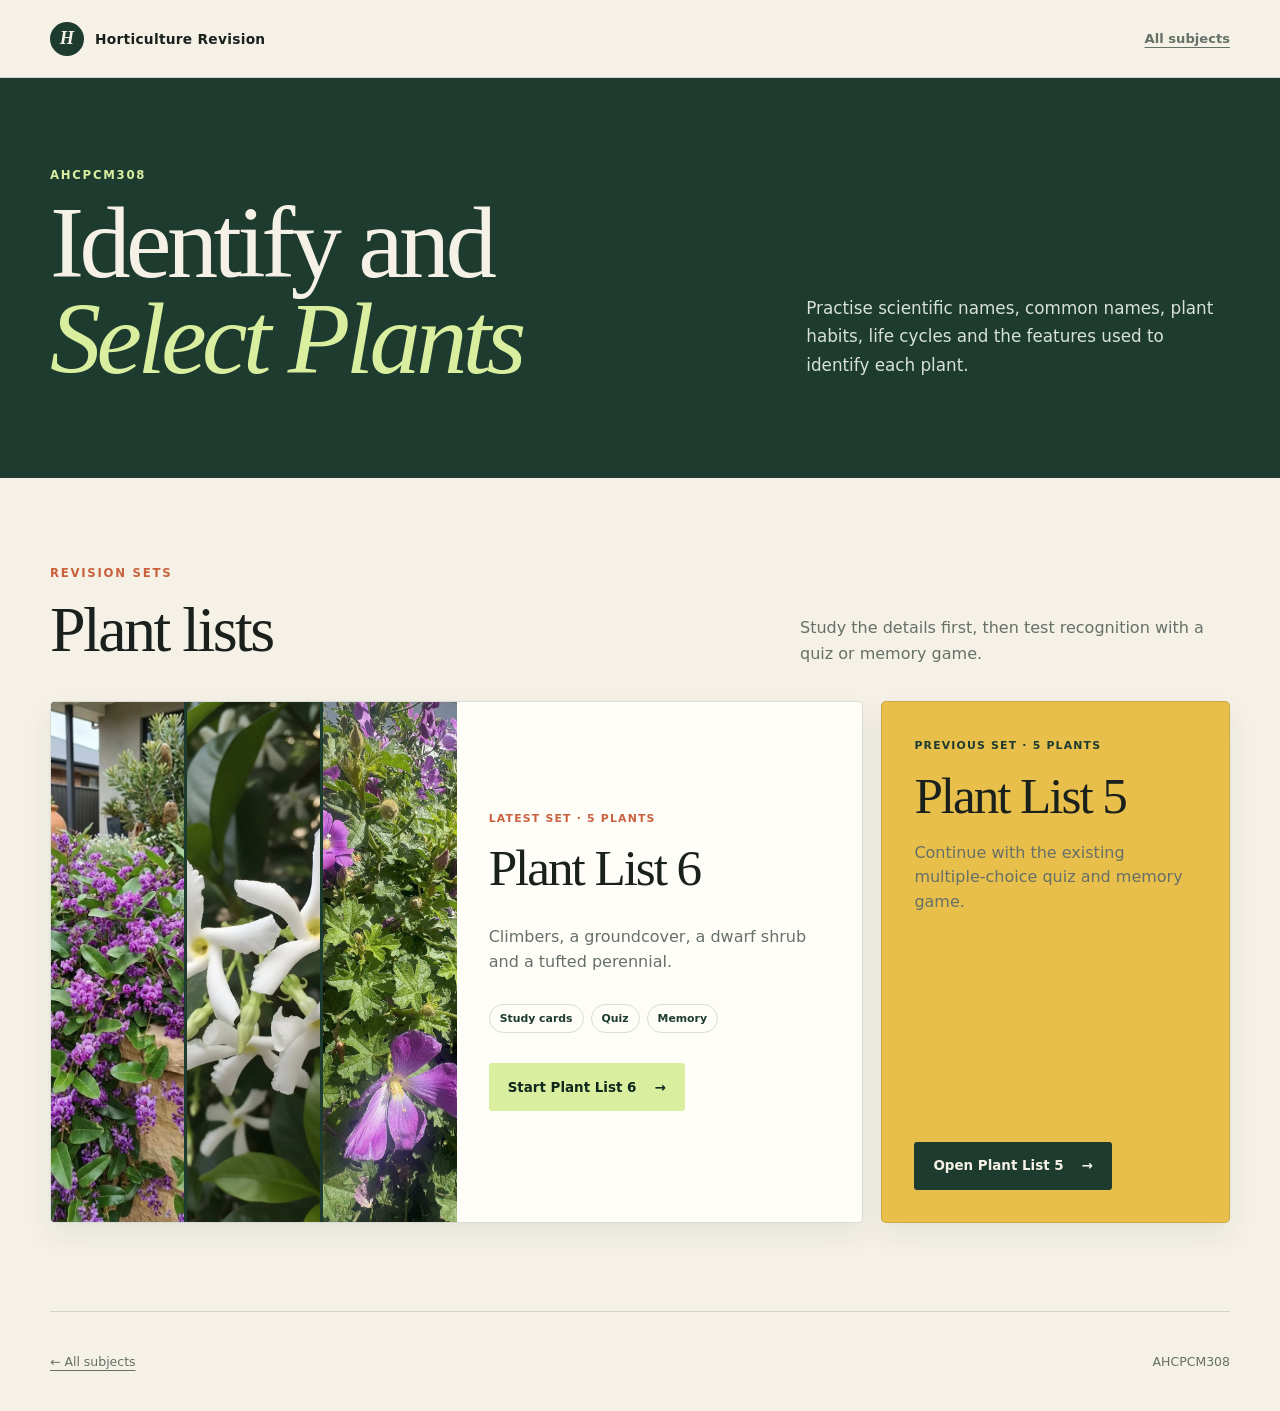
==== identify-select-plants/index.html @ ef442cb1 "Build horticulture revision site with Plant List 6" ====
<!doctype html>
<html lang="en">
<head>
  <meta charset="utf-8">
  <meta name="viewport" content="width=device-width, initial-scale=1">
  <meta name="description" content="AHCPCM308 Identify and Select Plants revision activities.">
  <meta name="theme-color" content="#1e3b2f">
  <title>Identify and Select Plants · Horticulture Revision</title>
  <link rel="icon" type="image/svg+xml" href="data:image/svg+xml,%3Csvg xmlns='http://www.w3.org/2000/svg' viewBox='0 0 64 64'%3E%3Crect width='64' height='64' rx='32' fill='%231e3b2f'/%3E%3Cpath d='M18 47c13-4 22-14 27-31M26 37c-8-1-12-5-13-12 8 0 13 4 14 10M35 29c1-8 6-12 14-13-1 8-5 13-13 15' fill='none' stroke='%23d9ef9f' stroke-width='4' stroke-linecap='round'/%3E%3C/svg%3E">
  <link rel="stylesheet" href="../assets/site.css">
</head>
<body>
  <header class="site-header">
    <a class="brand" href="../index.html">
      <span class="brand-mark" aria-hidden="true">H</span>
      <span>Horticulture Revision</span>
    </a>
    <a class="header-link" href="../index.html">All subjects</a>
  </header>

  <main>
    <section class="subject-hero">
      <div class="shell subject-hero-inner">
        <div>
          <p class="eyebrow light">AHCPCM308</p>
          <h1>Identify and<br><em>Select Plants</em></h1>
        </div>
        <p>Practise scientific names, common names, plant habits, life cycles and the features used to identify each plant.</p>
      </div>
    </section>

    <section class="section shell" aria-labelledby="lists-title">
      <div class="section-heading">
        <div>
          <p class="eyebrow">Revision sets</p>
          <h2 id="lists-title">Plant lists</h2>
        </div>
        <p class="section-summary">Study the details first, then test recognition with a quiz or memory game.</p>
      </div>

      <div class="module-grid">
        <a class="module-card module-featured" href="plant-list-6/">
          <div class="module-photo-strip" aria-hidden="true">
            <img src="../assets/images/list-6/hardenbergia-violacea-happy-wanderer.jpg" alt="">
            <img src="../assets/images/list-6/trachelospermum-jasminoides.jpg" alt="">
            <img src="../assets/images/list-6/alyogyne-wrayae-blue-heeler.jpg" alt="">
          </div>
          <div class="module-body">
            <span class="module-label">Latest set · 5 plants</span>
            <h2>Plant List 6</h2>
            <p>Climbers, a groundcover, a dwarf shrub and a tufted perennial.</p>
            <span class="module-tools"><span>Study cards</span><span>Quiz</span><span>Memory</span></span>
            <span class="button button-primary">Start Plant List 6 <span aria-hidden="true">→</span></span>
          </div>
        </a>

        <a class="module-card module-compact" href="plant-list-5/">
          <div>
            <span class="module-label">Previous set · 5 plants</span>
            <h2>Plant List 5</h2>
            <p>Continue with the existing multiple-choice quiz and memory game.</p>
          </div>
          <span class="button button-secondary">Open Plant List 5 <span aria-hidden="true">→</span></span>
        </a>
      </div>
    </section>
  </main>

  <footer class="site-footer shell">
    <a href="../index.html">← All subjects</a>
    <span>AHCPCM308</span>
  </footer>
</body>
</html>
---- assets/site.css ----
:root {
  --forest: #1e3b2f;
  --forest-dark: #10271e;
  --eucalyptus: #66806f;
  --sage: #b9c6ad;
  --lime: #d9ef9f;
  --paper: #f5f1e7;
  --paper-dark: #e8e2d4;
  --white: #fffdf8;
  --ink: #1a211d;
  --muted: #657068;
  --clay: #c9613d;
  --yellow: #e9bf4b;
  --violet: #6d4b8c;
  --line: rgba(30, 59, 47, .17);
  --shadow: 0 22px 55px rgba(16, 39, 30, .13);
}

* { box-sizing: border-box; }
html { scroll-behavior: smooth; }
body {
  margin: 0;
  min-height: 100vh;
  color: var(--ink);
  background: var(--paper);
  font-family: Inter, ui-sans-serif, system-ui, -apple-system, BlinkMacSystemFont, "Segoe UI", sans-serif;
}
img { max-width: 100%; }
a { color: inherit; }
button { font: inherit; }
[hidden] { display: none !important; }
.shell { width: min(1180px, calc(100% - 40px)); margin-inline: auto; }

.site-header {
  min-height: 78px;
  display: flex;
  align-items: center;
  justify-content: space-between;
  gap: 24px;
  padding: 14px max(20px, calc((100vw - 1180px) / 2));
  border-bottom: 1px solid var(--line);
  background: rgba(245, 241, 231, .92);
  backdrop-filter: blur(14px);
  position: relative;
  z-index: 10;
}
.brand { display: inline-flex; align-items: center; gap: 11px; font-size: .86rem; font-weight: 850; letter-spacing: .02em; text-decoration: none; }
.brand-mark { width: 34px; height: 34px; display: grid; place-items: center; border-radius: 50%; color: var(--paper); background: var(--forest); font-family: Georgia, serif; font-size: 1.15rem; font-style: italic; }
.header-note, .header-link { color: var(--muted); font-size: .82rem; font-weight: 700; }
.header-link { text-decoration-thickness: 1px; text-underline-offset: 4px; }

.hero { min-height: 610px; display: grid; grid-template-columns: minmax(0, 1.08fr) minmax(320px, .92fr); overflow: hidden; background: var(--forest); }
.hero-copy { align-self: center; padding: 75px max(28px, calc((100vw - 1180px) / 2)); padding-right: 34px; color: var(--white); }
.eyebrow { margin: 0 0 13px; color: var(--clay); font-size: .73rem; font-weight: 900; letter-spacing: .15em; text-transform: uppercase; }
.eyebrow.light { color: var(--lime); }
.hero h1, .subject-hero h1, .activity-intro h1 {
  margin: 0;
  font-family: Georgia, "Times New Roman", serif;
  font-weight: 400;
  letter-spacing: -.045em;
  line-height: .94;
}
.hero h1 { max-width: 720px; font-size: clamp(3.5rem, 7vw, 7.2rem); }
.hero h1 em, .subject-hero h1 em { color: var(--lime); font-weight: 400; }
.hero-intro { max-width: 580px; margin: 27px 0 32px; color: #d7e0d9; font-size: clamp(1rem, 1.5vw, 1.18rem); line-height: 1.65; }
.button { min-height: 48px; display: inline-flex; align-items: center; justify-content: center; gap: 18px; border: 0; border-radius: 3px; padding: 13px 19px; font-size: .84rem; font-weight: 850; text-decoration: none; cursor: pointer; transition: transform .18s ease, background .18s ease; }
.button:hover { transform: translateY(-2px); }
.button-primary { color: var(--forest-dark); background: var(--lime); }
.button-secondary { color: var(--paper); background: var(--forest); }
.hero-art { position: relative; min-height: 610px; overflow: hidden; background: linear-gradient(145deg, #ceb959 0%, var(--yellow) 47%, #df914d 100%); }
.sun { position: absolute; width: min(30vw, 380px); aspect-ratio: 1; top: 14%; left: 12%; border: 1px solid rgba(30,59,47,.38); border-radius: 50%; }
.sun::after { content: ""; position: absolute; width: 62%; aspect-ratio: 1; inset: 19%; border: 1px solid rgba(30,59,47,.28); border-radius: 50%; }
.stem { position: absolute; width: 11px; height: 82%; bottom: -10%; left: 56%; border-radius: 100%; background: var(--forest); transform: rotate(-11deg); }
.stem-two { height: 63%; left: 35%; bottom: -7%; transform: rotate(16deg); }
.leaf { position: absolute; width: 38%; height: 18%; border: 8px solid var(--forest); border-radius: 100% 0 100% 0; transform: rotate(-22deg); }
.leaf-one { left: 43%; top: 27%; }
.leaf-two { left: 13%; top: 49%; transform: scaleX(-1) rotate(-16deg); }
.leaf-three { left: 48%; top: 62%; width: 46%; transform: rotate(-7deg); }

.section { padding-block: 88px; }
.section-heading { display: flex; justify-content: space-between; gap: 40px; align-items: end; margin-bottom: 34px; }
.section-heading h2 { margin: 0; font-family: Georgia, serif; font-size: clamp(2.4rem, 5vw, 4.8rem); font-weight: 400; letter-spacing: -.04em; }
.section-summary { max-width: 430px; margin: 0; color: var(--muted); line-height: 1.6; }
.subject-grid { display: grid; grid-template-columns: 1.25fr 1fr .7fr; gap: 16px; }
.subject-card { min-height: 390px; display: flex; flex-direction: column; position: relative; overflow: hidden; border: 1px solid var(--line); border-radius: 4px; padding: 24px; text-decoration: none; background: var(--white); }
.subject-number { color: var(--muted); font-family: Georgia, serif; font-size: 1.15rem; }
.subject-code { margin-top: auto; color: var(--clay); font-size: .7rem; font-weight: 900; letter-spacing: .13em; }
.subject-card strong { margin-top: 10px; font-family: Georgia, serif; font-size: clamp(1.8rem, 3.3vw, 3.2rem); font-weight: 400; line-height: .98; letter-spacing: -.035em; }
.subject-meta { margin-top: 18px; color: var(--muted); font-size: .83rem; line-height: 1.45; }
.subject-meta b { color: inherit; font-size: 1.1rem; }
.subject-action { margin-top: 28px; font-size: .8rem; font-weight: 850; }
.subject-card-active { color: var(--paper); background: var(--forest); transition: transform .2s ease, box-shadow .2s ease; }
.subject-card-active:hover { transform: translateY(-6px); box-shadow: var(--shadow); }
.subject-card-active::after { content: ""; position: absolute; width: 210px; height: 210px; top: -92px; right: -73px; border: 30px solid rgba(217,239,159,.12); border-radius: 50%; }
.subject-card-active .subject-number, .subject-card-active .subject-meta { color: #cad5cd; }
.subject-card-active .subject-code { color: var(--lime); }
.subject-card-planned { background: var(--paper-dark); }
.status-pill { align-self: flex-start; margin-top: 24px; border: 1px solid var(--line); border-radius: 999px; padding: 7px 11px; color: var(--muted); font-size: .67rem; font-weight: 850; text-transform: uppercase; letter-spacing: .09em; }
.subject-card-add { justify-content: flex-end; background: transparent; border-style: dashed; }
.subject-card-add .plus { position: absolute; top: 20px; right: 22px; color: var(--eucalyptus); font-family: Georgia, serif; font-size: 3rem; font-weight: 200; }
.subject-card-add strong { font-size: 1.75rem; }
.site-footer { min-height: 100px; display: flex; justify-content: space-between; align-items: center; gap: 20px; border-top: 1px solid var(--line); color: var(--muted); font-size: .78rem; }
.site-footer a { text-underline-offset: 4px; }

.subject-hero { padding-block: 90px; color: var(--paper); background: var(--forest); }
.subject-hero-inner { display: grid; grid-template-columns: 1.25fr .75fr; align-items: end; gap: 50px; }
.subject-hero h1 { font-size: clamp(3.5rem, 8vw, 7.4rem); }
.subject-hero p:last-child { max-width: 430px; margin: 0 0 8px; color: #d7e0d9; font-size: 1.05rem; line-height: 1.7; }
.module-grid { display: grid; grid-template-columns: 1.4fr .6fr; gap: 18px; align-items: stretch; }
.module-card { overflow: hidden; border: 1px solid var(--line); border-radius: 5px; text-decoration: none; background: var(--white); box-shadow: 0 12px 30px rgba(16,39,30,.07); }
.module-featured { display: grid; grid-template-columns: 1fr 1fr; }
.module-photo-strip { min-height: 520px; display: grid; grid-template-columns: repeat(3, 1fr); gap: 3px; overflow: hidden; background: var(--forest); }
.module-photo-strip img { width: 100%; height: 100%; object-fit: cover; filter: saturate(.88); transition: transform .35s ease, filter .35s ease; }
.module-featured:hover .module-photo-strip img { transform: scale(1.025); filter: saturate(1.05); }
.module-body, .module-compact { padding: 32px; }
.module-body { display: flex; flex-direction: column; justify-content: center; align-items: flex-start; }
.module-label { color: var(--clay); font-size: .68rem; font-weight: 900; letter-spacing: .11em; text-transform: uppercase; }
.module-card h2 { margin: 13px 0 12px; font-family: Georgia, serif; font-size: clamp(2.25rem, 4vw, 4rem); font-weight: 400; letter-spacing: -.04em; }
.module-card p { color: var(--muted); line-height: 1.55; }
.module-tools { display: flex; flex-wrap: wrap; gap: 7px; margin: 14px 0 30px; }
.module-tools span { border: 1px solid var(--line); border-radius: 999px; padding: 7px 10px; color: var(--forest); font-size: .68rem; font-weight: 800; }
.module-compact { min-height: 520px; display: flex; flex-direction: column; justify-content: space-between; background: var(--yellow); }
.module-compact .module-label { color: var(--forest); }
.module-compact .button { align-self: flex-start; }

.activity-page { background: #f7f4ec; }
.activity-header { position: sticky; top: 0; }
.activity-main { padding-bottom: 70px; }
.activity-intro { display: flex; justify-content: space-between; align-items: end; gap: 30px; padding-block: 54px 34px; }
.activity-intro h1 { font-size: clamp(2.8rem, 6vw, 5.4rem); }
.activity-intro p:last-child { max-width: 650px; margin: 15px 0 0; color: var(--muted); line-height: 1.55; }
.list-count { width: 94px; height: 94px; display: grid; place-items: center; align-content: center; flex: 0 0 auto; border-radius: 50%; color: var(--paper); background: var(--forest); }
.list-count strong { font-family: Georgia, serif; font-size: 2rem; font-weight: 400; line-height: 1; }
.list-count span { margin-top: 3px; color: var(--sage); font-size: .61rem; font-weight: 850; letter-spacing: .1em; text-transform: uppercase; }
.mode-nav { display: flex; gap: 4px; padding: 5px; border-radius: 4px; background: var(--paper-dark); }
.mode-button { flex: 1; border: 0; padding: 15px 18px; color: var(--muted); background: transparent; font-weight: 850; cursor: pointer; }
.mode-button span { margin-right: 6px; color: var(--eucalyptus); font-family: Georgia, serif; font-weight: 400; }
.mode-button[aria-selected="true"] { color: var(--paper); background: var(--forest); }
.mode-button[aria-selected="true"] span { color: var(--lime); }
.mode-panel { padding-top: 24px; }
.study-grid { display: grid; grid-template-columns: repeat(2, minmax(0, 1fr)); gap: 18px; }
.plant-card { display: grid; grid-template-columns: minmax(220px, .9fr) minmax(0, 1.1fr); min-height: 420px; overflow: hidden; border: 1px solid var(--line); border-radius: 5px; background: var(--white); }
.plant-card:first-child { grid-column: 1 / -1; grid-template-columns: 1.1fr .9fr; min-height: 510px; }
.plant-image { position: relative; min-height: 300px; overflow: hidden; background: var(--sage); }
.plant-image img { width: 100%; height: 100%; display: block; object-fit: cover; transition: transform .35s ease; }
.plant-card:hover .plant-image img { transform: scale(1.02); }
.plant-index { position: absolute; top: 14px; left: 14px; width: 38px; height: 38px; display: grid; place-items: center; border-radius: 50%; color: var(--paper); background: rgba(16,39,30,.85); font-family: Georgia, serif; }
.plant-content { display: flex; flex-direction: column; padding: 26px; }
.plant-common { margin: 0 0 6px; color: var(--clay); font-size: .71rem; font-weight: 900; letter-spacing: .1em; text-transform: uppercase; }
.plant-content h2 { margin: 0; font-family: Georgia, serif; font-size: clamp(1.85rem, 3vw, 3.2rem); font-weight: 400; line-height: 1; letter-spacing: -.035em; }
.plant-tags { display: flex; flex-wrap: wrap; gap: 6px; margin: 15px 0 19px; }
.plant-tags span { border-radius: 999px; padding: 6px 9px; color: var(--forest); background: #e9eee4; font-size: .65rem; font-weight: 800; }
.plant-facts { display: grid; gap: 12px; margin: 0; }
.plant-facts div { padding-top: 11px; border-top: 1px solid var(--line); }
.plant-facts dt { margin-bottom: 4px; color: var(--eucalyptus); font-size: .64rem; font-weight: 900; letter-spacing: .09em; text-transform: uppercase; }
.plant-facts dd { margin: 0; color: #39463e; font-size: .83rem; line-height: 1.45; }
.plant-sources { display: flex; flex-wrap: wrap; gap: 8px 14px; margin-top: auto; padding-top: 17px; }
.plant-sources a { color: var(--forest); font-size: .7rem; font-weight: 850; text-underline-offset: 3px; }
.source-note { margin: 24px 0 0; color: var(--muted); font-size: .75rem; line-height: 1.5; }

.activity-toolbar { display: flex; align-items: center; gap: 24px; padding: 13px 16px; margin-bottom: 16px; border: 1px solid var(--line); border-radius: 4px; background: rgba(255,253,248,.78); }
.activity-toolbar > div:not(.activity-progress) { display: flex; align-items: baseline; gap: 6px; white-space: nowrap; }
.activity-toolbar strong { font-family: Georgia, serif; font-size: 1.15rem; font-weight: 400; }
.activity-toolbar div > span { color: var(--muted); font-size: .62rem; font-weight: 900; letter-spacing: .07em; text-transform: uppercase; }
.activity-progress { flex: 1; height: 6px; overflow: hidden; border-radius: 99px; background: #dfe4da; }
.activity-progress span { display: block; width: 0; height: 100%; background: var(--clay); transition: width .3s ease; }
.text-button { border: 0; padding: 6px; color: var(--forest); background: transparent; font-size: .75rem; font-weight: 850; text-decoration: underline; text-underline-offset: 3px; cursor: pointer; }
.quiz-layout { display: grid; grid-template-columns: minmax(0, 1fr) 300px; gap: 18px; align-items: start; }
.quiz-card { overflow: hidden; border: 1px solid var(--line); border-radius: 5px; background: var(--white); box-shadow: var(--shadow); }
.quiz-visual { height: clamp(300px, 44vw, 520px); display: grid; place-items: center; overflow: hidden; position: relative; color: var(--paper); background: var(--forest); }
.quiz-visual img { width: 100%; height: 100%; object-fit: cover; }
.quiz-visual p { display: none; max-width: 700px; margin: 0; padding: 40px; font-family: Georgia, serif; font-size: clamp(1.55rem, 3vw, 2.55rem); line-height: 1.25; text-align: center; }
.quiz-visual.text-clue img { display: none; }
.quiz-visual.text-clue p { display: block; }
.quiz-content { padding: clamp(23px, 4vw, 40px); }
.question-type { color: var(--clay); font-size: .68rem; font-weight: 900; letter-spacing: .11em; text-transform: uppercase; }
.quiz-content h2 { margin: 9px 0 21px; font-family: Georgia, serif; font-size: clamp(1.75rem, 3vw, 2.7rem); font-weight: 400; line-height: 1.05; }
.quiz-options { display: grid; grid-template-columns: 1fr 1fr; gap: 9px; }
.quiz-option { min-height: 60px; border: 1px solid var(--line); border-radius: 3px; padding: 12px 14px; color: var(--ink); background: #fbfaf6; text-align: left; cursor: pointer; }
.quiz-option:hover:not(:disabled) { border-color: var(--forest); background: #f0f3eb; }
.quiz-option:focus-visible, .memory-card:focus-visible { outline: 3px solid var(--clay); outline-offset: 3px; }
.quiz-option.correct { border-color: #5f812f; background: #e8f1cf; }
.quiz-option.incorrect { border-color: #a7462e; background: #f7dfd6; }
.quiz-option:disabled { color: inherit; cursor: default; opacity: 1; }
.quiz-feedback { min-height: 58px; margin: 16px 0; padding: 13px 15px; color: var(--muted); background: var(--paper); font-size: .85rem; line-height: 1.45; }
.quiz-feedback strong { display: block; color: var(--ink); margin-bottom: 3px; }
.quiz-aside, .memory-note { position: sticky; top: 96px; padding: 27px; color: var(--paper); background: var(--forest); }
.quiz-aside h3, .memory-note h3 { margin: 12px 0; font-family: Georgia, serif; font-size: 2rem; font-weight: 400; line-height: 1; }
.quiz-aside p, .memory-note p { color: #cad5cd; font-size: .85rem; line-height: 1.55; }
.quiz-aside .module-label, .memory-note .module-label { color: var(--lime); }
.score-display { display: flex; align-items: baseline; margin-top: 30px; padding-top: 18px; border-top: 1px solid rgba(255,255,255,.15); }
.score-display strong { color: var(--lime); font-family: Georgia, serif; font-size: 4.2rem; font-weight: 400; line-height: 1; }
.score-display span { color: var(--sage); }

.memory-layout { display: grid; grid-template-columns: minmax(0, 1fr) 300px; gap: 18px; align-items: start; }
.memory-board { display: grid; grid-template-columns: repeat(5, minmax(0, 1fr)); gap: 10px; perspective: 1000px; }
.memory-card { position: relative; aspect-ratio: .72; border: 0; padding: 0; background: transparent; cursor: pointer; transform-style: preserve-3d; transition: transform .46s cubic-bezier(.2,.75,.25,1); }
.memory-card.is-flipped, .memory-card.is-matched { transform: rotateY(180deg); }
.memory-face { position: absolute; inset: 0; overflow: hidden; border-radius: 4px; backface-visibility: hidden; box-shadow: 0 12px 25px rgba(16,39,30,.15); }
.memory-back { display: grid; place-items: center; color: var(--lime); background: var(--forest); border: 3px solid var(--white); }
.memory-back::before { content: "H"; width: 54%; aspect-ratio: 1; display: grid; place-items: center; border: 1px solid rgba(217,239,159,.4); border-radius: 50%; font-family: Georgia, serif; font-size: clamp(1.5rem, 4vw, 3rem); font-style: italic; }
.memory-front { transform: rotateY(180deg); background: var(--white); border: 3px solid var(--white); }
.memory-front img { width: 100%; height: 100%; display: block; object-fit: cover; }
.memory-name { display: flex; flex-direction: column; justify-content: space-between; padding: 14px 12px; }
.memory-name::before { content: "SCIENTIFIC NAME"; color: var(--clay); font-size: .52rem; font-weight: 900; letter-spacing: .1em; }
.memory-name strong { font-family: Georgia, serif; font-size: clamp(.9rem, 1.6vw, 1.25rem); font-weight: 400; line-height: 1.05; overflow-wrap: anywhere; }
.memory-name span { padding-top: 9px; border-top: 1px solid var(--line); color: var(--muted); font-size: .66rem; font-weight: 750; line-height: 1.25; }
.memory-card.is-matched .memory-front { box-shadow: 0 0 0 4px var(--lime), 0 12px 25px rgba(16,39,30,.15); }
.complete-dialog { width: min(480px, calc(100% - 28px)); border: 0; border-radius: 5px; padding: 0; color: var(--ink); background: var(--paper); box-shadow: 0 25px 90px rgba(0,0,0,.35); }
.complete-dialog::backdrop { background: rgba(16,39,30,.75); backdrop-filter: blur(6px); }
.dialog-inner { padding: 34px; text-align: center; }
.dialog-mark { width: 68px; height: 68px; display: grid; place-items: center; margin: 0 auto 19px; border-radius: 50%; color: var(--forest); background: var(--lime); font-size: 1.9rem; }
.dialog-inner h2 { margin: 0; font-family: Georgia, serif; font-size: 2.5rem; font-weight: 400; }
.dialog-inner p:not(.eyebrow) { color: var(--muted); line-height: 1.5; }

@media (max-width: 920px) {
  .hero { grid-template-columns: 1fr; }
  .hero-art { min-height: 350px; }
  .subject-grid { grid-template-columns: 1fr 1fr; }
  .subject-card-add { min-height: 220px; grid-column: 1 / -1; }
  .module-grid { grid-template-columns: 1fr; }
  .module-compact { min-height: 330px; }
  .plant-card, .plant-card:first-child { grid-column: auto; grid-template-columns: 1fr; min-height: 0; }
  .quiz-layout, .memory-layout { grid-template-columns: 1fr; }
  .quiz-aside, .memory-note { position: static; }
  .memory-board { grid-template-columns: repeat(5, minmax(0, 1fr)); }
}

@media (max-width: 680px) {
  .shell { width: min(100% - 20px, 1180px); }
  .site-header { min-height: 64px; padding-inline: 12px; }
  .brand { font-size: .75rem; }
  .brand-mark { width: 30px; height: 30px; }
  .header-note { display: none; }
  .header-link { max-width: 140px; text-align: right; line-height: 1.2; }
  .hero { min-height: 0; }
  .hero-copy { padding: 62px 20px; }
  .hero h1 { font-size: clamp(3.2rem, 15vw, 5.6rem); }
  .hero-art { min-height: 280px; }
  .section { padding-block: 62px; }
  .section-heading { display: block; }
  .section-summary { margin-top: 16px; }
  .subject-grid { grid-template-columns: 1fr; }
  .subject-card { min-height: 330px; }
  .subject-card-add { grid-column: auto; min-height: 210px; }
  .site-footer { min-height: 90px; align-items: flex-start; flex-direction: column; justify-content: center; gap: 8px; }
  .subject-hero { padding-block: 62px; }
  .subject-hero-inner { grid-template-columns: 1fr; gap: 28px; }
  .subject-hero h1 { font-size: clamp(3.2rem, 16vw, 5.5rem); }
  .module-featured { grid-template-columns: 1fr; }
  .module-photo-strip { min-height: 310px; }
  .module-body, .module-compact { padding: 23px; }
  .activity-intro { padding-block: 34px 22px; }
  .activity-intro h1 { font-size: 2.7rem; }
  .list-count { width: 70px; height: 70px; }
  .list-count strong { font-size: 1.5rem; }
  .mode-button { padding: 13px 7px; font-size: .8rem; }
  .mode-button span { display: none; }
  .study-grid { grid-template-columns: 1fr; gap: 12px; }
  .plant-image { min-height: 290px; max-height: 410px; }
  .plant-content { padding: 21px; }
  .activity-toolbar { gap: 10px 16px; flex-wrap: wrap; }
  .activity-progress { order: 5; flex-basis: 100%; }
  .quiz-visual { height: 290px; }
  .quiz-options { grid-template-columns: 1fr; }
  .quiz-option { min-height: 50px; }
  .memory-board { grid-template-columns: repeat(2, minmax(0, 1fr)); gap: 7px; }
  .memory-card { aspect-ratio: .88; }
  .memory-name { padding: 11px 9px; }
}

@media (prefers-reduced-motion: reduce) {
  *, *::before, *::after { scroll-behavior: auto !important; transition-duration: .01ms !important; animation-duration: .01ms !important; }
}
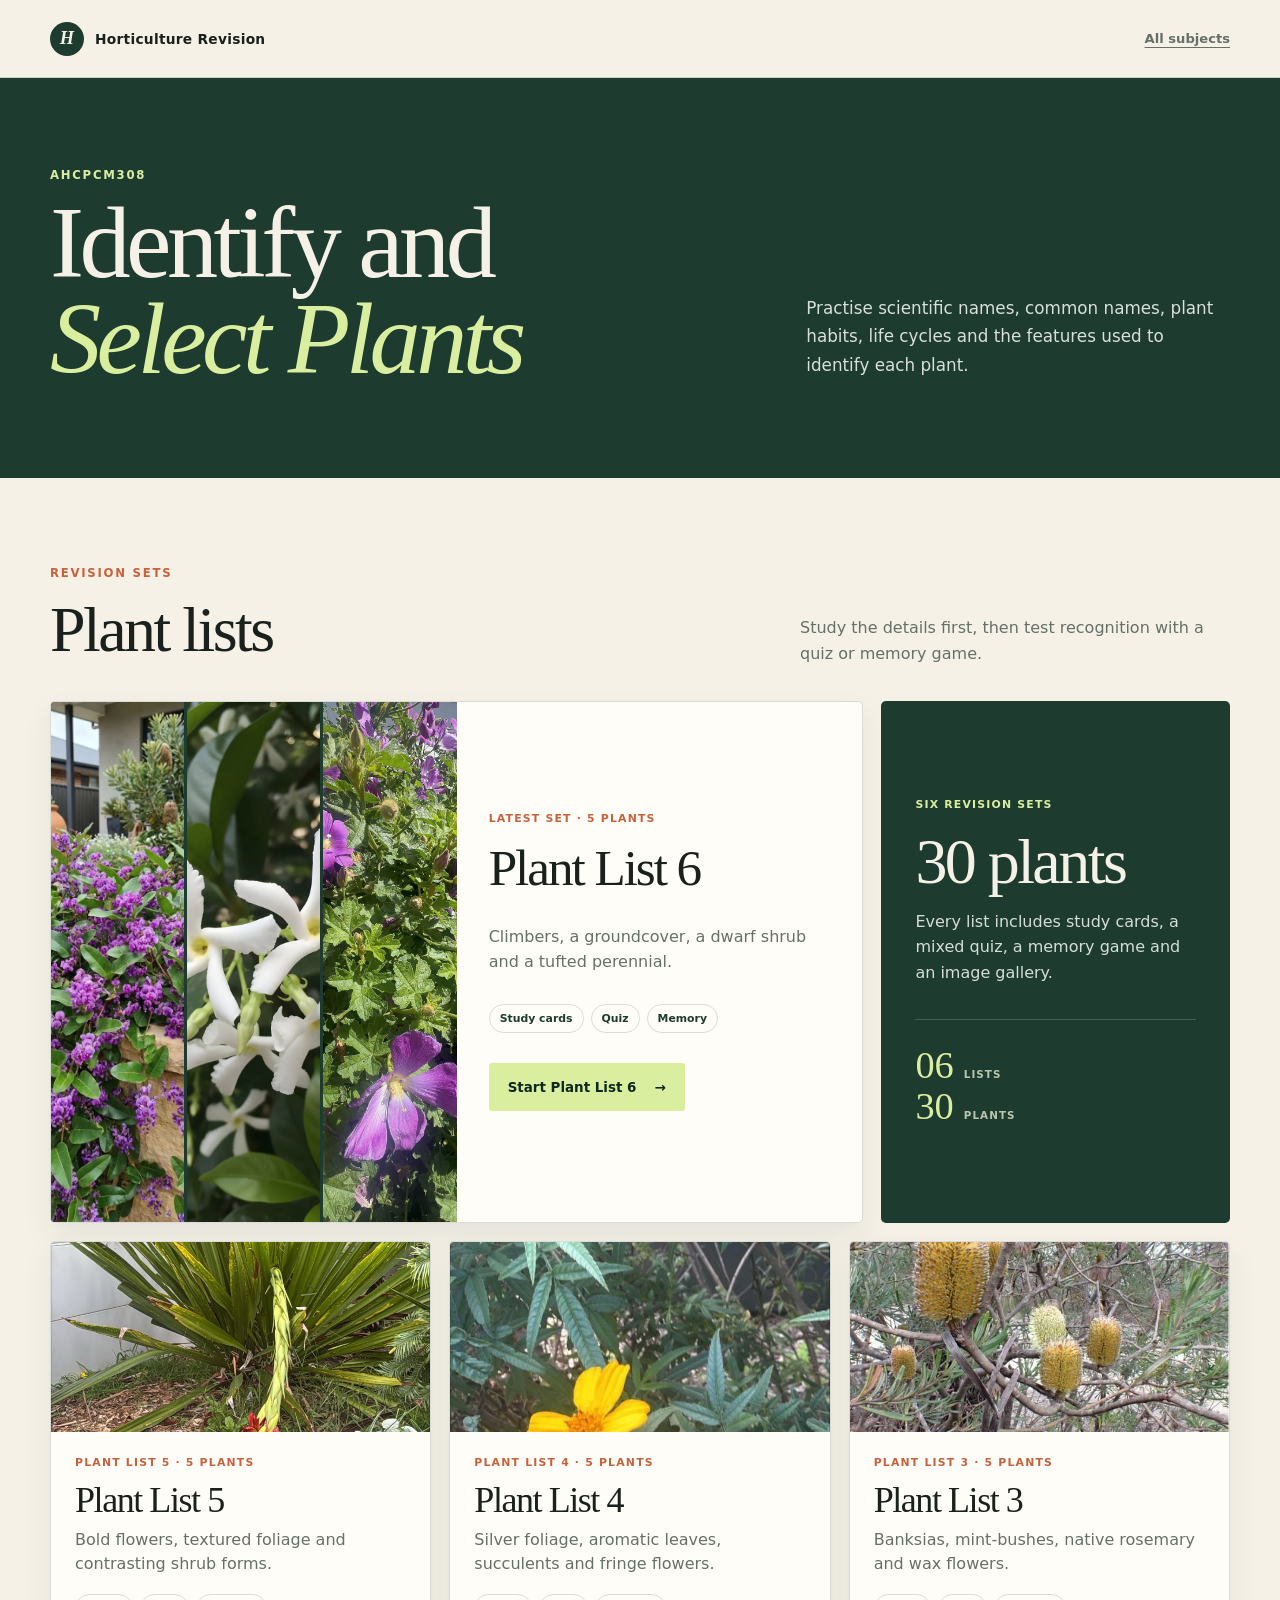
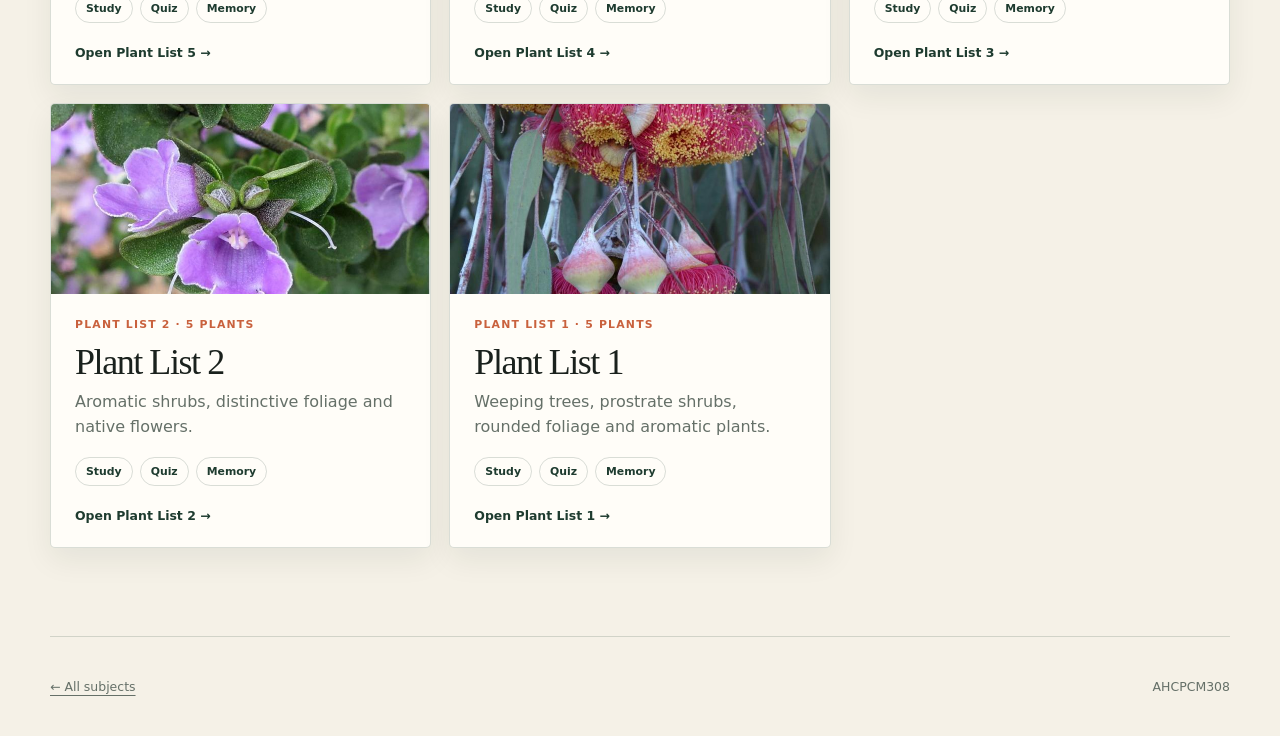
==== commit be261fd0: "Add plant lists one through four" ====
--- a/identify-select-plants/index.html
+++ b/identify-select-plants/index.html
@@ -38,12 +38,12 @@
         <p class="section-summary">Study the details first, then test recognition with a quiz or memory game.</p>
       </div>
 
-      <div class="module-grid">
+      <div class="module-grid module-grid-featured">
         <a class="module-card module-featured" href="plant-list-6/">
           <div class="module-photo-strip" aria-hidden="true">
-            <img src="../assets/images/list-6/hardenbergia-violacea-happy-wanderer.jpg" alt="">
-            <img src="../assets/images/list-6/trachelospermum-jasminoides.jpg" alt="">
-            <img src="../assets/images/list-6/alyogyne-wrayae-blue-heeler.jpg" alt="">
+            <img src="../assets/images/list-6-galleries/hardenbergia/02.jpg" alt="">
+            <img src="../assets/images/list-6-galleries/trachelospermum/04.jpg" alt="">
+            <img src="../assets/images/list-6-galleries/alyogyne/01.jpg" alt="">
           </div>
           <div class="module-body">
             <span class="module-label">Latest set · 5 plants</span>
@@ -54,13 +54,34 @@
           </div>
         </a>
 
-        <a class="module-card module-compact" href="plant-list-5/">
-          <div>
-            <span class="module-label">Previous set · 5 plants</span>
-            <h2>Plant List 5</h2>
-            <p>Continue with the existing multiple-choice quiz and memory game.</p>
-          </div>
-          <span class="button button-secondary">Open Plant List 5 <span aria-hidden="true">→</span></span>
+        <aside class="module-overview">
+          <span class="module-label">Six revision sets</span>
+          <h2>30 plants</h2>
+          <p>Every list includes study cards, a mixed quiz, a memory game and an image gallery.</p>
+          <div class="module-overview-counts"><strong>06</strong><span>lists</span><strong>30</strong><span>plants</span></div>
+        </aside>
+      </div>
+
+      <div class="module-list-grid" aria-label="Plant Lists 1 to 5">
+        <a class="module-card module-list-card" href="plant-list-5/">
+          <img src="plant-list-5/assets/doryanthes-palmeri.jpg" alt="Giant Spear Lily">
+          <div class="module-list-body"><span class="module-label">Plant List 5 · 5 plants</span><h3>Plant List 5</h3><p>Bold flowers, textured foliage and contrasting shrub forms.</p><span class="module-tools"><span>Study</span><span>Quiz</span><span>Memory</span></span><strong>Open Plant List 5 →</strong></div>
+        </a>
+        <a class="module-card module-list-card" href="plant-list-4/">
+          <img src="../assets/images/list-4-galleries/tagetes-lemmonii/02.jpg" alt="Yellow flower of Passionfruit Marigold">
+          <div class="module-list-body"><span class="module-label">Plant List 4 · 5 plants</span><h3>Plant List 4</h3><p>Silver foliage, aromatic leaves, succulents and fringe flowers.</p><span class="module-tools"><span>Study</span><span>Quiz</span><span>Memory</span></span><strong>Open Plant List 4 →</strong></div>
+        </a>
+        <a class="module-card module-list-card" href="plant-list-3/">
+          <img src="../assets/images/list-3-galleries/banksia-marginata/01.jpg" alt="Yellow flower spikes of Silver Banksia">
+          <div class="module-list-body"><span class="module-label">Plant List 3 · 5 plants</span><h3>Plant List 3</h3><p>Banksias, mint-bushes, native rosemary and wax flowers.</p><span class="module-tools"><span>Study</span><span>Quiz</span><span>Memory</span></span><strong>Open Plant List 3 →</strong></div>
+        </a>
+        <a class="module-card module-list-card" href="plant-list-2/">
+          <img src="../assets/images/list-2-galleries/prostanthera-rotundifolia/01.jpg" alt="Purple flowers of Round-leaf Mint Bush">
+          <div class="module-list-body"><span class="module-label">Plant List 2 · 5 plants</span><h3>Plant List 2</h3><p>Aromatic shrubs, distinctive foliage and native flowers.</p><span class="module-tools"><span>Study</span><span>Quiz</span><span>Memory</span></span><strong>Open Plant List 2 →</strong></div>
+        </a>
+        <a class="module-card module-list-card" href="plant-list-1/">
+          <img src="../assets/images/list-1-galleries/eucalyptus-caesia/01.jpg" alt="Pink-red flowers of Silver Princess">
+          <div class="module-list-body"><span class="module-label">Plant List 1 · 5 plants</span><h3>Plant List 1</h3><p>Weeping trees, prostrate shrubs, rounded foliage and aromatic plants.</p><span class="module-tools"><span>Study</span><span>Quiz</span><span>Memory</span></span><strong>Open Plant List 1 →</strong></div>
         </a>
       </div>
     </section>
--- a/assets/site.css
+++ b/assets/site.css
@@ -107,6 +107,7 @@
 .subject-hero h1 { font-size: clamp(3.5rem, 8vw, 7.4rem); }
 .subject-hero p:last-child { max-width: 430px; margin: 0 0 8px; color: #d7e0d9; font-size: 1.05rem; line-height: 1.7; }
 .module-grid { display: grid; grid-template-columns: 1.4fr .6fr; gap: 18px; align-items: stretch; }
+.module-grid-featured { margin-bottom: 18px; }
 .module-card { overflow: hidden; border: 1px solid var(--line); border-radius: 5px; text-decoration: none; background: var(--white); box-shadow: 0 12px 30px rgba(16,39,30,.07); }
 .module-featured { display: grid; grid-template-columns: 1fr 1fr; }
 .module-photo-strip { min-height: 520px; display: grid; grid-template-columns: repeat(3, 1fr); gap: 3px; overflow: hidden; background: var(--forest); }
@@ -122,6 +123,22 @@
 .module-compact { min-height: 520px; display: flex; flex-direction: column; justify-content: space-between; background: var(--yellow); }
 .module-compact .module-label { color: var(--forest); }
 .module-compact .button { align-self: flex-start; }
+.module-overview { min-height: 520px; display: flex; flex-direction: column; justify-content: center; border-radius: 5px; padding: 34px; color: var(--paper); background: var(--forest); }
+.module-overview .module-label { color: var(--lime); }
+.module-overview h2 { margin: 14px 0 10px; font-family: Georgia, serif; font-size: clamp(2.8rem, 5vw, 4.5rem); font-weight: 400; letter-spacing: -.04em; }
+.module-overview p { margin: 0; color: #d5ded8; line-height: 1.6; }
+.module-overview-counts { display: grid; grid-template-columns: auto 1fr; align-items: baseline; gap: 2px 10px; margin-top: 34px; padding-top: 26px; border-top: 1px solid rgba(255,255,255,.18); }
+.module-overview-counts strong { color: var(--lime); font-family: Georgia, serif; font-size: 2.4rem; font-weight: 400; line-height: 1; }
+.module-overview-counts span { color: var(--sage); font-size: .65rem; font-weight: 850; letter-spacing: .1em; text-transform: uppercase; }
+.module-list-grid { display: grid; grid-template-columns: repeat(3, minmax(0, 1fr)); gap: 18px; }
+.module-list-card { min-height: 430px; display: grid; grid-template-rows: 190px 1fr; transition: transform .2s ease, box-shadow .2s ease; }
+.module-list-card:hover { transform: translateY(-5px); box-shadow: var(--shadow); }
+.module-list-card > img { width: 100%; height: 100%; display: block; object-fit: cover; }
+.module-list-body { display: flex; flex-direction: column; align-items: flex-start; padding: 24px; }
+.module-list-body h3 { margin: 10px 0 7px; font-family: Georgia, serif; font-size: 2.25rem; font-weight: 400; letter-spacing: -.04em; }
+.module-list-body p { margin: 0; }
+.module-list-body .module-tools { margin: 17px 0 22px; }
+.module-list-body > strong { margin-top: auto; color: var(--forest); font-size: .78rem; }
 
 .activity-page { background: #f7f4ec; }
 .activity-header { position: sticky; top: 0; }
@@ -141,10 +158,12 @@
 .study-grid { display: grid; grid-template-columns: repeat(2, minmax(0, 1fr)); gap: 18px; }
 .plant-card { display: grid; grid-template-columns: minmax(220px, .9fr) minmax(0, 1.1fr); min-height: 420px; overflow: hidden; border: 1px solid var(--line); border-radius: 5px; background: var(--white); }
 .plant-card:first-child { grid-column: 1 / -1; grid-template-columns: 1.1fr .9fr; min-height: 510px; }
-.plant-image { position: relative; min-height: 300px; overflow: hidden; background: var(--sage); }
+.plant-image { position: relative; min-height: 300px; overflow: hidden; border: 0; padding: 0; background: var(--sage); cursor: zoom-in; text-align: left; }
 .plant-image img { width: 100%; height: 100%; display: block; object-fit: cover; transition: transform .35s ease; }
 .plant-card:hover .plant-image img { transform: scale(1.02); }
+.plant-image:focus-visible { outline: 4px solid var(--clay); outline-offset: -4px; }
 .plant-index { position: absolute; top: 14px; left: 14px; width: 38px; height: 38px; display: grid; place-items: center; border-radius: 50%; color: var(--paper); background: rgba(16,39,30,.85); font-family: Georgia, serif; }
+.gallery-badge { position: absolute; right: 14px; bottom: 14px; border-radius: 999px; padding: 8px 11px; color: var(--white); background: rgba(16,39,30,.88); font-size: .65rem; font-weight: 850; letter-spacing: .04em; }
 .plant-content { display: flex; flex-direction: column; padding: 26px; }
 .plant-common { margin: 0 0 6px; color: var(--clay); font-size: .71rem; font-weight: 900; letter-spacing: .1em; text-transform: uppercase; }
 .plant-content h2 { margin: 0; font-family: Georgia, serif; font-size: clamp(1.85rem, 3vw, 3.2rem); font-weight: 400; line-height: 1; letter-spacing: -.035em; }
@@ -154,6 +173,8 @@
 .plant-facts div { padding-top: 11px; border-top: 1px solid var(--line); }
 .plant-facts dt { margin-bottom: 4px; color: var(--eucalyptus); font-size: .64rem; font-weight: 900; letter-spacing: .09em; text-transform: uppercase; }
 .plant-facts dd { margin: 0; color: #39463e; font-size: .83rem; line-height: 1.45; }
+.characteristics-list { display: grid; gap: 5px; margin: 0; padding-left: 18px; }
+.characteristics-list li::marker { color: var(--clay); }
 .plant-sources { display: flex; flex-wrap: wrap; gap: 8px 14px; margin-top: auto; padding-top: 17px; }
 .plant-sources a { color: var(--forest); font-size: .7rem; font-weight: 850; text-underline-offset: 3px; }
 .source-note { margin: 24px 0 0; color: var(--muted); font-size: .75rem; line-height: 1.5; }
@@ -168,7 +189,7 @@
 .quiz-layout { display: grid; grid-template-columns: minmax(0, 1fr) 300px; gap: 18px; align-items: start; }
 .quiz-card { overflow: hidden; border: 1px solid var(--line); border-radius: 5px; background: var(--white); box-shadow: var(--shadow); }
 .quiz-visual { height: clamp(300px, 44vw, 520px); display: grid; place-items: center; overflow: hidden; position: relative; color: var(--paper); background: var(--forest); }
-.quiz-visual img { width: 100%; height: 100%; object-fit: cover; }
+.quiz-visual img { width: 100%; height: 100%; object-fit: contain; background: #dbe2d4; }
 .quiz-visual p { display: none; max-width: 700px; margin: 0; padding: 40px; font-family: Georgia, serif; font-size: clamp(1.55rem, 3vw, 2.55rem); line-height: 1.25; text-align: center; }
 .quiz-visual.text-clue img { display: none; }
 .quiz-visual.text-clue p { display: block; }
@@ -213,6 +234,25 @@
 .dialog-inner h2 { margin: 0; font-family: Georgia, serif; font-size: 2.5rem; font-weight: 400; }
 .dialog-inner p:not(.eyebrow) { color: var(--muted); line-height: 1.5; }
 
+.gallery-dialog { width: min(1120px, calc(100% - 28px)); max-height: calc(100vh - 28px); border: 0; border-radius: 5px; padding: 0; color: var(--paper); background: var(--forest-dark); box-shadow: 0 28px 90px rgba(0,0,0,.48); }
+.gallery-dialog::backdrop { background: rgba(10,25,19,.86); backdrop-filter: blur(7px); }
+.gallery-shell { padding: 22px; }
+.gallery-heading { display: flex; justify-content: space-between; align-items: start; gap: 20px; margin-bottom: 16px; }
+.gallery-heading h2 { margin: 7px 0 0; font-family: Georgia, serif; font-size: clamp(1.5rem, 3vw, 2.5rem); font-weight: 400; line-height: 1; }
+.gallery-heading h2 small { display: block; margin-top: 7px; color: var(--sage); font-family: Inter, ui-sans-serif, system-ui, sans-serif; font-size: .72rem; font-style: normal; font-weight: 750; letter-spacing: .04em; }
+.gallery-heading .module-label { color: var(--lime); }
+.gallery-close { width: 42px; height: 42px; flex: 0 0 auto; border: 1px solid rgba(255,255,255,.22); border-radius: 50%; color: var(--paper); background: transparent; font-size: 1.7rem; cursor: pointer; }
+.gallery-stage { height: min(62vh, 670px); display: grid; grid-template-columns: 54px minmax(0, 1fr) 54px; align-items: center; gap: 10px; overflow: hidden; background: #0a1712; }
+.gallery-stage img { width: 100%; height: 100%; display: block; object-fit: contain; }
+.gallery-arrow { width: 44px; height: 44px; justify-self: center; border: 1px solid rgba(255,255,255,.22); border-radius: 50%; color: var(--paper); background: rgba(255,255,255,.07); font-size: 1.35rem; cursor: pointer; }
+.gallery-meta { display: flex; justify-content: space-between; gap: 20px; padding: 11px 2px; color: var(--sage); font-size: .7rem; }
+.gallery-meta span:first-child { color: var(--lime); font-weight: 850; }
+.gallery-thumbnails { display: flex; gap: 8px; overflow-x: auto; padding: 3px 2px 8px; scrollbar-color: var(--eucalyptus) transparent; }
+.gallery-thumbnail { width: 74px; height: 58px; flex: 0 0 auto; overflow: hidden; border: 2px solid transparent; border-radius: 2px; padding: 0; opacity: .6; background: #0a1712; cursor: pointer; }
+.gallery-thumbnail[aria-current="true"] { border-color: var(--lime); opacity: 1; }
+.gallery-thumbnail img { width: 100%; height: 100%; display: block; object-fit: cover; }
+.gallery-close:focus-visible, .gallery-arrow:focus-visible, .gallery-thumbnail:focus-visible { outline: 3px solid var(--clay); outline-offset: 2px; }
+
 @media (max-width: 920px) {
   .hero { grid-template-columns: 1fr; }
   .hero-art { min-height: 350px; }
@@ -220,6 +260,8 @@
   .subject-card-add { min-height: 220px; grid-column: 1 / -1; }
   .module-grid { grid-template-columns: 1fr; }
   .module-compact { min-height: 330px; }
+  .module-overview { min-height: 300px; }
+  .module-list-grid { grid-template-columns: repeat(2, minmax(0, 1fr)); }
   .plant-card, .plant-card:first-child { grid-column: auto; grid-template-columns: 1fr; min-height: 0; }
   .quiz-layout, .memory-layout { grid-template-columns: 1fr; }
   .quiz-aside, .memory-note { position: static; }
@@ -250,6 +292,8 @@
   .module-featured { grid-template-columns: 1fr; }
   .module-photo-strip { min-height: 310px; }
   .module-body, .module-compact { padding: 23px; }
+  .module-list-grid { grid-template-columns: 1fr; }
+  .module-list-card { min-height: 0; grid-template-rows: 220px auto; }
   .activity-intro { padding-block: 34px 22px; }
   .activity-intro h1 { font-size: 2.7rem; }
   .list-count { width: 70px; height: 70px; }
@@ -267,6 +311,10 @@
   .memory-board { grid-template-columns: repeat(2, minmax(0, 1fr)); gap: 7px; }
   .memory-card { aspect-ratio: .88; }
   .memory-name { padding: 11px 9px; }
+  .gallery-shell { padding: 12px; }
+  .gallery-stage { height: min(58vh, 520px); grid-template-columns: 42px minmax(0, 1fr) 42px; gap: 3px; }
+  .gallery-arrow { width: 36px; height: 36px; }
+  .gallery-meta span:last-child { display: none; }
 }
 
 @media (prefers-reduced-motion: reduce) {
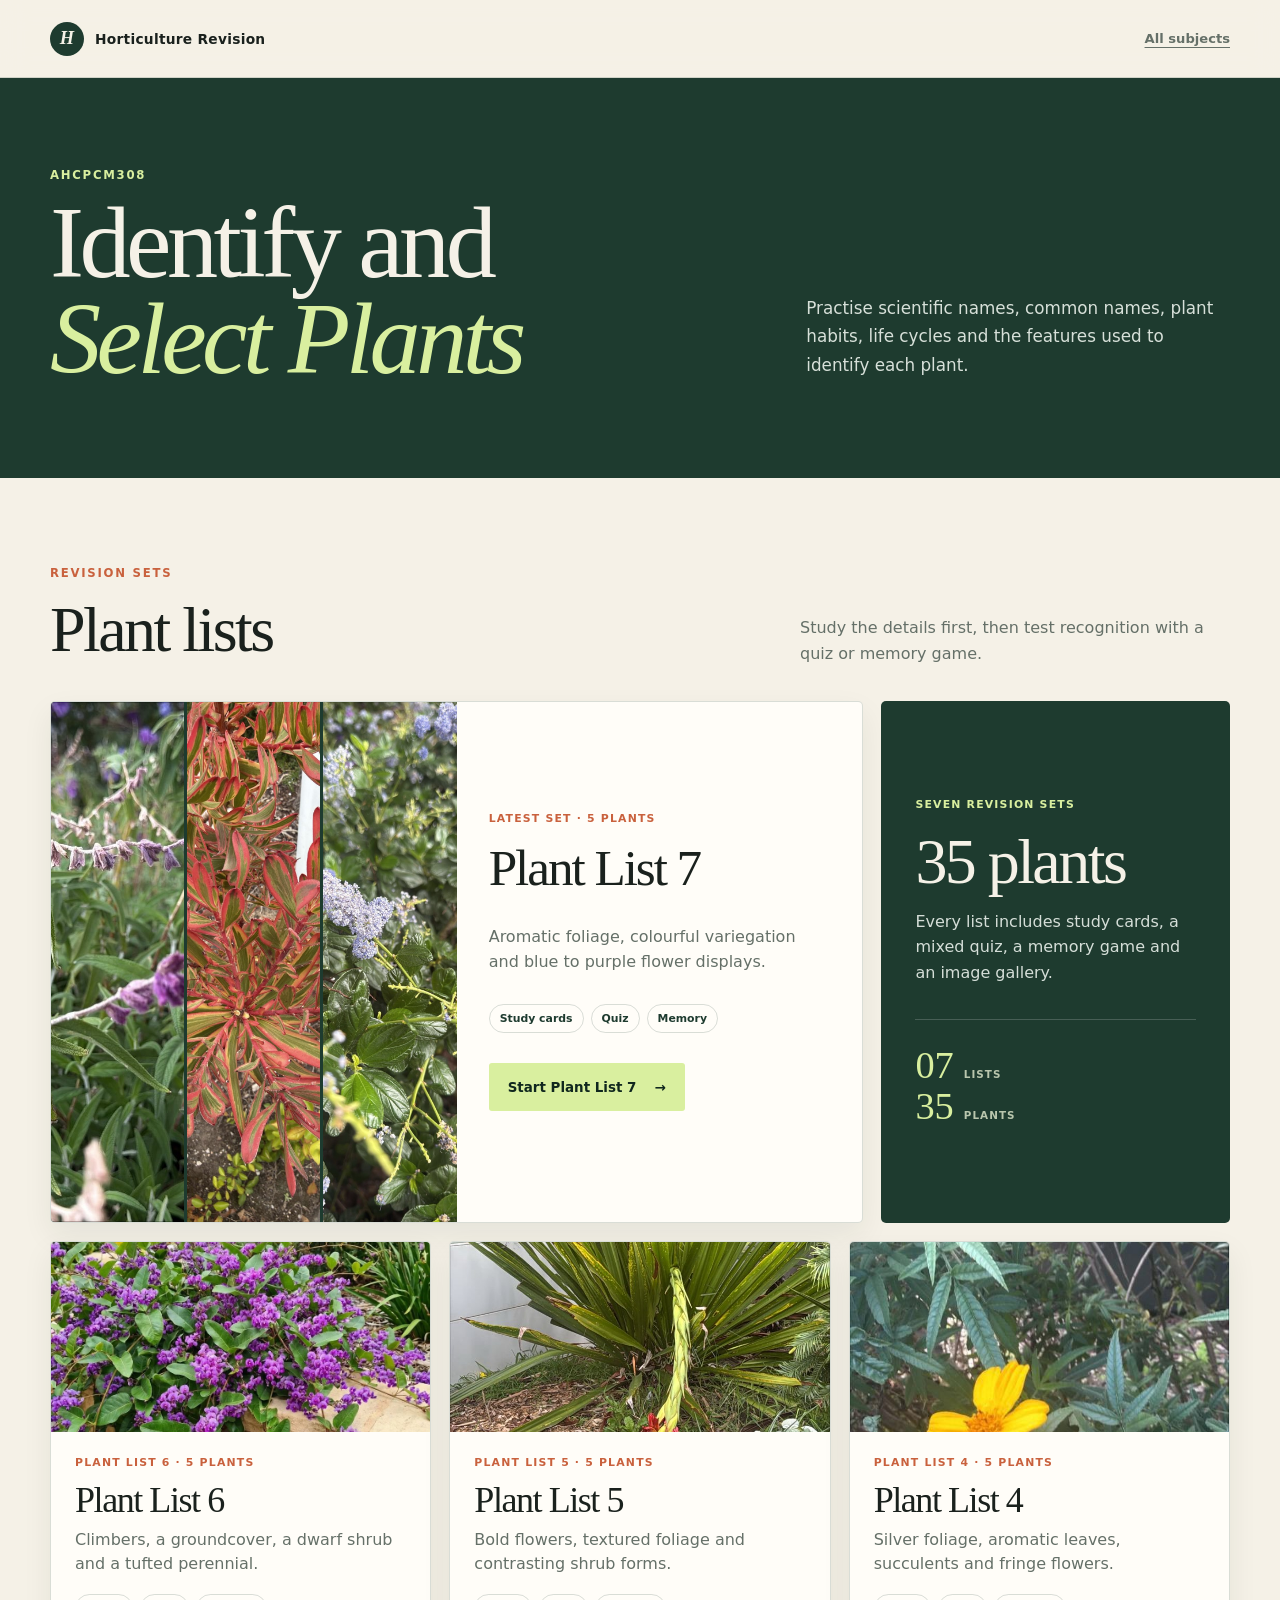
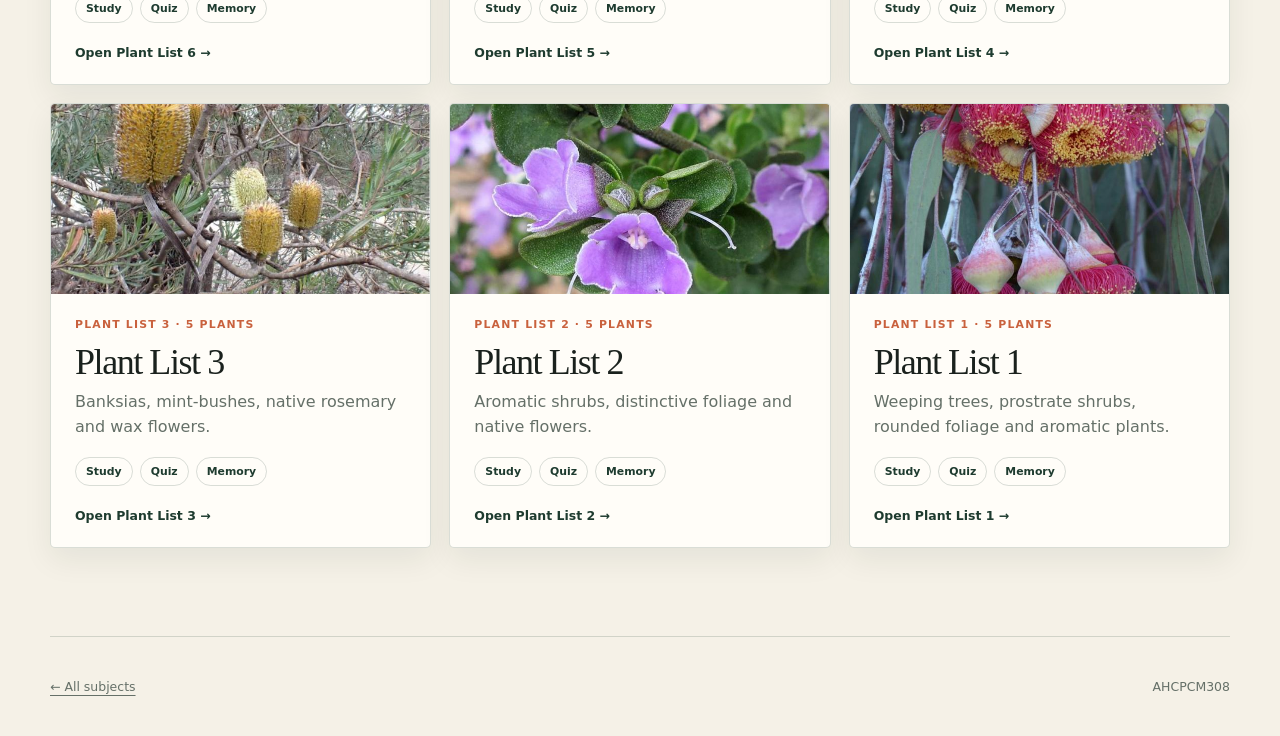
==== commit 36a5577b: "Add plant list seven and typed quiz questions" ====
--- a/identify-select-plants/index.html
+++ b/identify-select-plants/index.html
@@ -39,30 +39,34 @@
       </div>
 
       <div class="module-grid module-grid-featured">
-        <a class="module-card module-featured" href="plant-list-6/">
+        <a class="module-card module-featured" href="plant-list-7/">
           <div class="module-photo-strip" aria-hidden="true">
-            <img src="../assets/images/list-6-galleries/hardenbergia/02.jpg" alt="">
-            <img src="../assets/images/list-6-galleries/trachelospermum/04.jpg" alt="">
-            <img src="../assets/images/list-6-galleries/alyogyne/01.jpg" alt="">
+            <img src="../assets/images/list-7-galleries/salvia-leucantha/01.jpg" alt="">
+            <img src="../assets/images/list-7-galleries/leucadendron-jester/02.jpg" alt="">
+            <img src="../assets/images/list-7-galleries/ceanothus-yankee-point/01.jpg" alt="">
           </div>
           <div class="module-body">
             <span class="module-label">Latest set · 5 plants</span>
-            <h2>Plant List 6</h2>
-            <p>Climbers, a groundcover, a dwarf shrub and a tufted perennial.</p>
+            <h2>Plant List 7</h2>
+            <p>Aromatic foliage, colourful variegation and blue to purple flower displays.</p>
             <span class="module-tools"><span>Study cards</span><span>Quiz</span><span>Memory</span></span>
-            <span class="button button-primary">Start Plant List 6 <span aria-hidden="true">→</span></span>
+            <span class="button button-primary">Start Plant List 7 <span aria-hidden="true">→</span></span>
           </div>
         </a>
 
         <aside class="module-overview">
-          <span class="module-label">Six revision sets</span>
-          <h2>30 plants</h2>
+          <span class="module-label">Seven revision sets</span>
+          <h2>35 plants</h2>
           <p>Every list includes study cards, a mixed quiz, a memory game and an image gallery.</p>
-          <div class="module-overview-counts"><strong>06</strong><span>lists</span><strong>30</strong><span>plants</span></div>
+          <div class="module-overview-counts"><strong>07</strong><span>lists</span><strong>35</strong><span>plants</span></div>
         </aside>
       </div>
 
-      <div class="module-list-grid" aria-label="Plant Lists 1 to 5">
+      <div class="module-list-grid" aria-label="Plant Lists 1 to 6">
+        <a class="module-card module-list-card" href="plant-list-6/">
+          <img src="../assets/images/list-6-galleries/hardenbergia/02.jpg" alt="Purple flowers of Happy Wanderer">
+          <div class="module-list-body"><span class="module-label">Plant List 6 · 5 plants</span><h3>Plant List 6</h3><p>Climbers, a groundcover, a dwarf shrub and a tufted perennial.</p><span class="module-tools"><span>Study</span><span>Quiz</span><span>Memory</span></span><strong>Open Plant List 6 →</strong></div>
+        </a>
         <a class="module-card module-list-card" href="plant-list-5/">
           <img src="plant-list-5/assets/doryanthes-palmeri.jpg" alt="Giant Spear Lily">
           <div class="module-list-body"><span class="module-label">Plant List 5 · 5 plants</span><h3>Plant List 5</h3><p>Bold flowers, textured foliage and contrasting shrub forms.</p><span class="module-tools"><span>Study</span><span>Quiz</span><span>Memory</span></span><strong>Open Plant List 5 →</strong></div>
--- a/assets/site.css
+++ b/assets/site.css
@@ -203,6 +203,15 @@
 .quiz-option.correct { border-color: #5f812f; background: #e8f1cf; }
 .quiz-option.incorrect { border-color: #a7462e; background: #f7dfd6; }
 .quiz-option:disabled { color: inherit; cursor: default; opacity: 1; }
+.typed-answer-form { grid-column: 1 / -1; display: grid; gap: 9px; border: 1px solid var(--line); border-radius: 4px; padding: 18px; background: #fbfaf6; }
+.typed-answer-form label { color: var(--eucalyptus); font-size: .68rem; font-weight: 900; letter-spacing: .09em; text-transform: uppercase; }
+.typed-answer-form > div { display: grid; grid-template-columns: minmax(0, 1fr) auto; gap: 9px; }
+.typed-answer-form input { min-height: 52px; width: 100%; border: 1px solid var(--line); border-radius: 3px; padding: 10px 13px; color: var(--ink); background: var(--white); font-size: 1rem; }
+.typed-answer-form input:focus { outline: 3px solid rgba(201,97,61,.28); border-color: var(--clay); }
+.typed-answer-form small { color: var(--muted); line-height: 1.4; }
+.typed-answer-form.correct { border-color: #5f812f; background: #e8f1cf; }
+.typed-answer-form.incorrect { border-color: #a7462e; background: #f7dfd6; }
+.typed-answer-form input:disabled, .typed-answer-form button:disabled { opacity: 1; }
 .quiz-feedback { min-height: 58px; margin: 16px 0; padding: 13px 15px; color: var(--muted); background: var(--paper); font-size: .85rem; line-height: 1.45; }
 .quiz-feedback strong { display: block; color: var(--ink); margin-bottom: 3px; }
 .quiz-aside, .memory-note { position: sticky; top: 96px; padding: 27px; color: var(--paper); background: var(--forest); }
@@ -308,6 +317,7 @@
   .quiz-visual { height: 290px; }
   .quiz-options { grid-template-columns: 1fr; }
   .quiz-option { min-height: 50px; }
+  .typed-answer-form > div { grid-template-columns: 1fr; }
   .memory-board { grid-template-columns: repeat(2, minmax(0, 1fr)); gap: 7px; }
   .memory-card { aspect-ratio: .88; }
   .memory-name { padding: 11px 9px; }
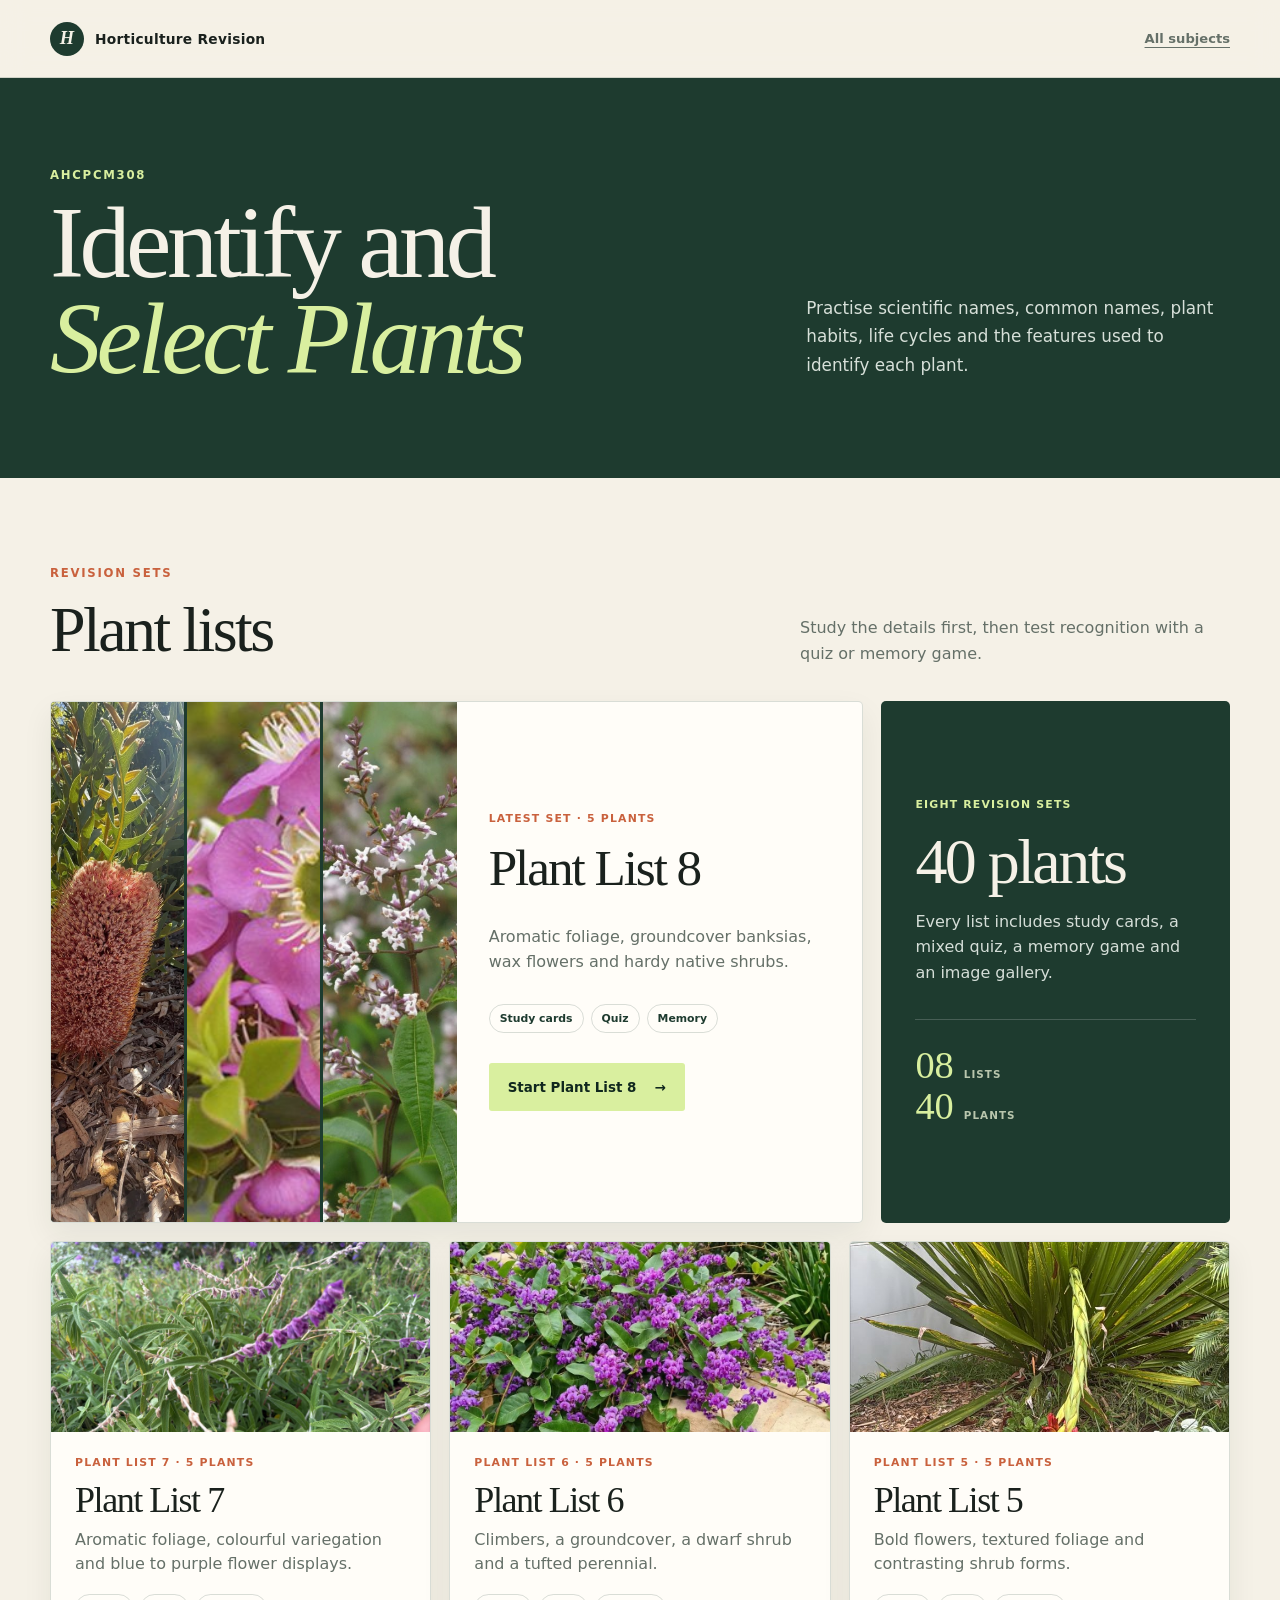
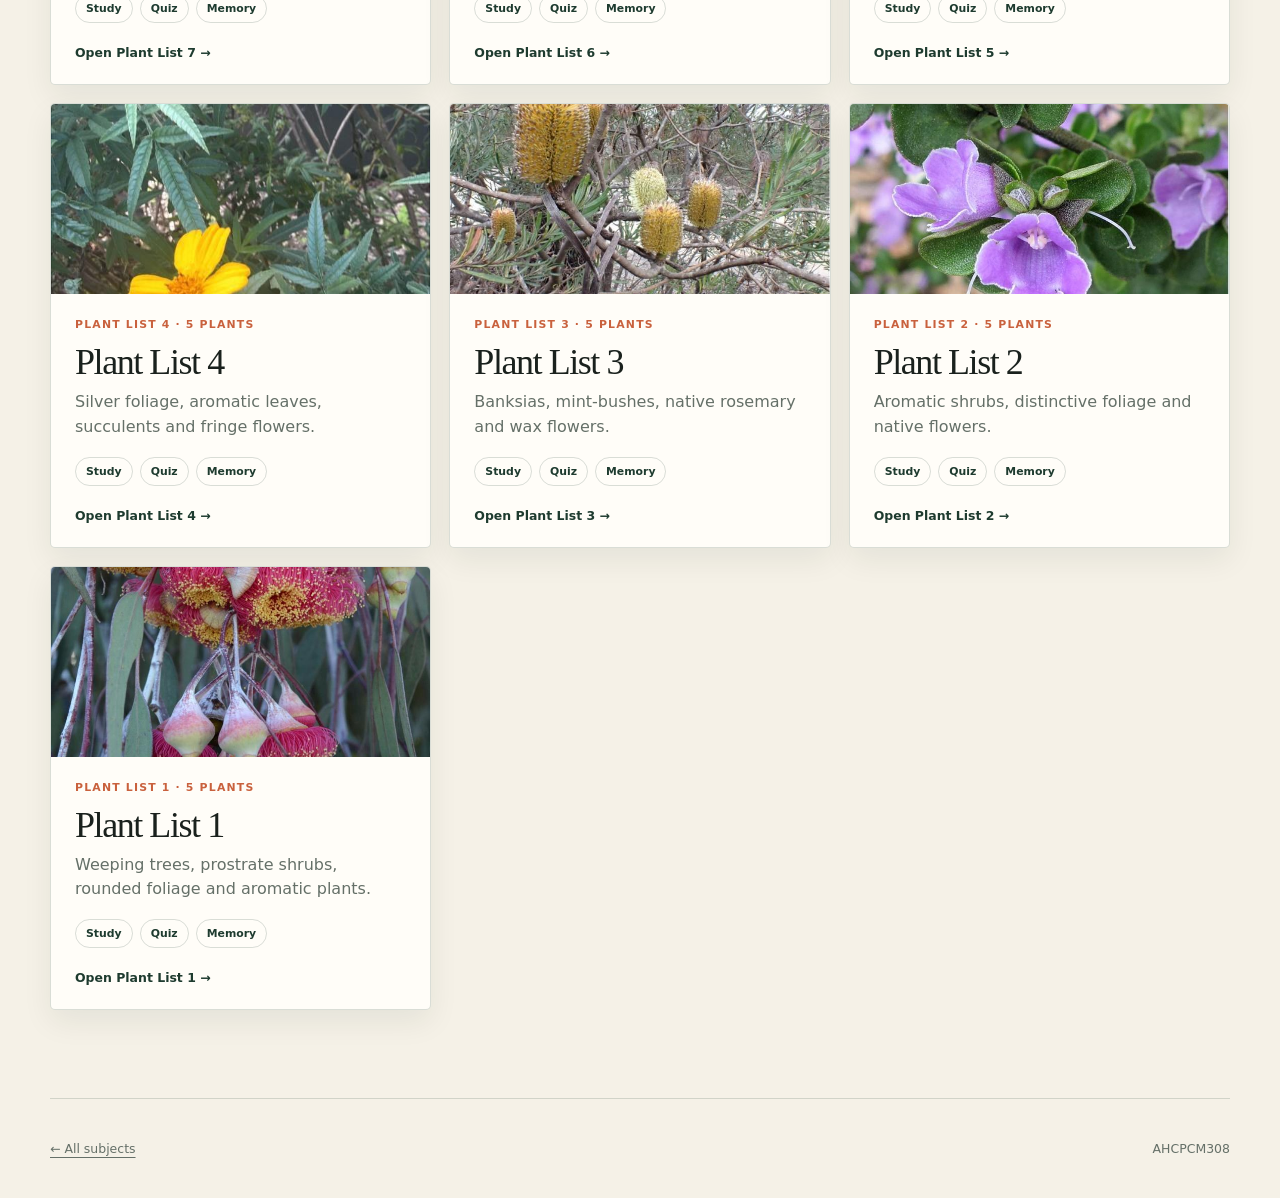
==== commit 1e6c9e18: "Add plant list eight" ====
--- a/identify-select-plants/index.html
+++ b/identify-select-plants/index.html
@@ -39,30 +39,34 @@
       </div>
 
       <div class="module-grid module-grid-featured">
-        <a class="module-card module-featured" href="plant-list-7/">
+        <a class="module-card module-featured" href="plant-list-8/">
           <div class="module-photo-strip" aria-hidden="true">
-            <img src="../assets/images/list-7-galleries/salvia-leucantha/01.jpg" alt="">
-            <img src="../assets/images/list-7-galleries/leucadendron-jester/02.jpg" alt="">
-            <img src="../assets/images/list-7-galleries/ceanothus-yankee-point/01.jpg" alt="">
+            <img src="../assets/images/list-8-galleries/banksia-blechnifolia/03.jpg" alt="">
+            <img src="../assets/images/list-8-galleries/leptospermum-rhiannon/04.jpg" alt="">
+            <img src="../assets/images/list-8-galleries/aloysia-triphylla/06.jpg" alt="">
           </div>
           <div class="module-body">
             <span class="module-label">Latest set · 5 plants</span>
-            <h2>Plant List 7</h2>
-            <p>Aromatic foliage, colourful variegation and blue to purple flower displays.</p>
+            <h2>Plant List 8</h2>
+            <p>Aromatic foliage, groundcover banksias, wax flowers and hardy native shrubs.</p>
             <span class="module-tools"><span>Study cards</span><span>Quiz</span><span>Memory</span></span>
-            <span class="button button-primary">Start Plant List 7 <span aria-hidden="true">→</span></span>
+            <span class="button button-primary">Start Plant List 8 <span aria-hidden="true">→</span></span>
           </div>
         </a>
 
         <aside class="module-overview">
-          <span class="module-label">Seven revision sets</span>
-          <h2>35 plants</h2>
+          <span class="module-label">Eight revision sets</span>
+          <h2>40 plants</h2>
           <p>Every list includes study cards, a mixed quiz, a memory game and an image gallery.</p>
-          <div class="module-overview-counts"><strong>07</strong><span>lists</span><strong>35</strong><span>plants</span></div>
+          <div class="module-overview-counts"><strong>08</strong><span>lists</span><strong>40</strong><span>plants</span></div>
         </aside>
       </div>
 
-      <div class="module-list-grid" aria-label="Plant Lists 1 to 6">
+      <div class="module-list-grid" aria-label="Plant Lists 1 to 7">
+        <a class="module-card module-list-card" href="plant-list-7/">
+          <img src="../assets/images/list-7-galleries/salvia-leucantha/01.jpg" alt="Purple flower spikes of Mexican Bush Sage">
+          <div class="module-list-body"><span class="module-label">Plant List 7 · 5 plants</span><h3>Plant List 7</h3><p>Aromatic foliage, colourful variegation and blue to purple flower displays.</p><span class="module-tools"><span>Study</span><span>Quiz</span><span>Memory</span></span><strong>Open Plant List 7 →</strong></div>
+        </a>
         <a class="module-card module-list-card" href="plant-list-6/">
           <img src="../assets/images/list-6-galleries/hardenbergia/02.jpg" alt="Purple flowers of Happy Wanderer">
           <div class="module-list-body"><span class="module-label">Plant List 6 · 5 plants</span><h3>Plant List 6</h3><p>Climbers, a groundcover, a dwarf shrub and a tufted perennial.</p><span class="module-tools"><span>Study</span><span>Quiz</span><span>Memory</span></span><strong>Open Plant List 6 →</strong></div>
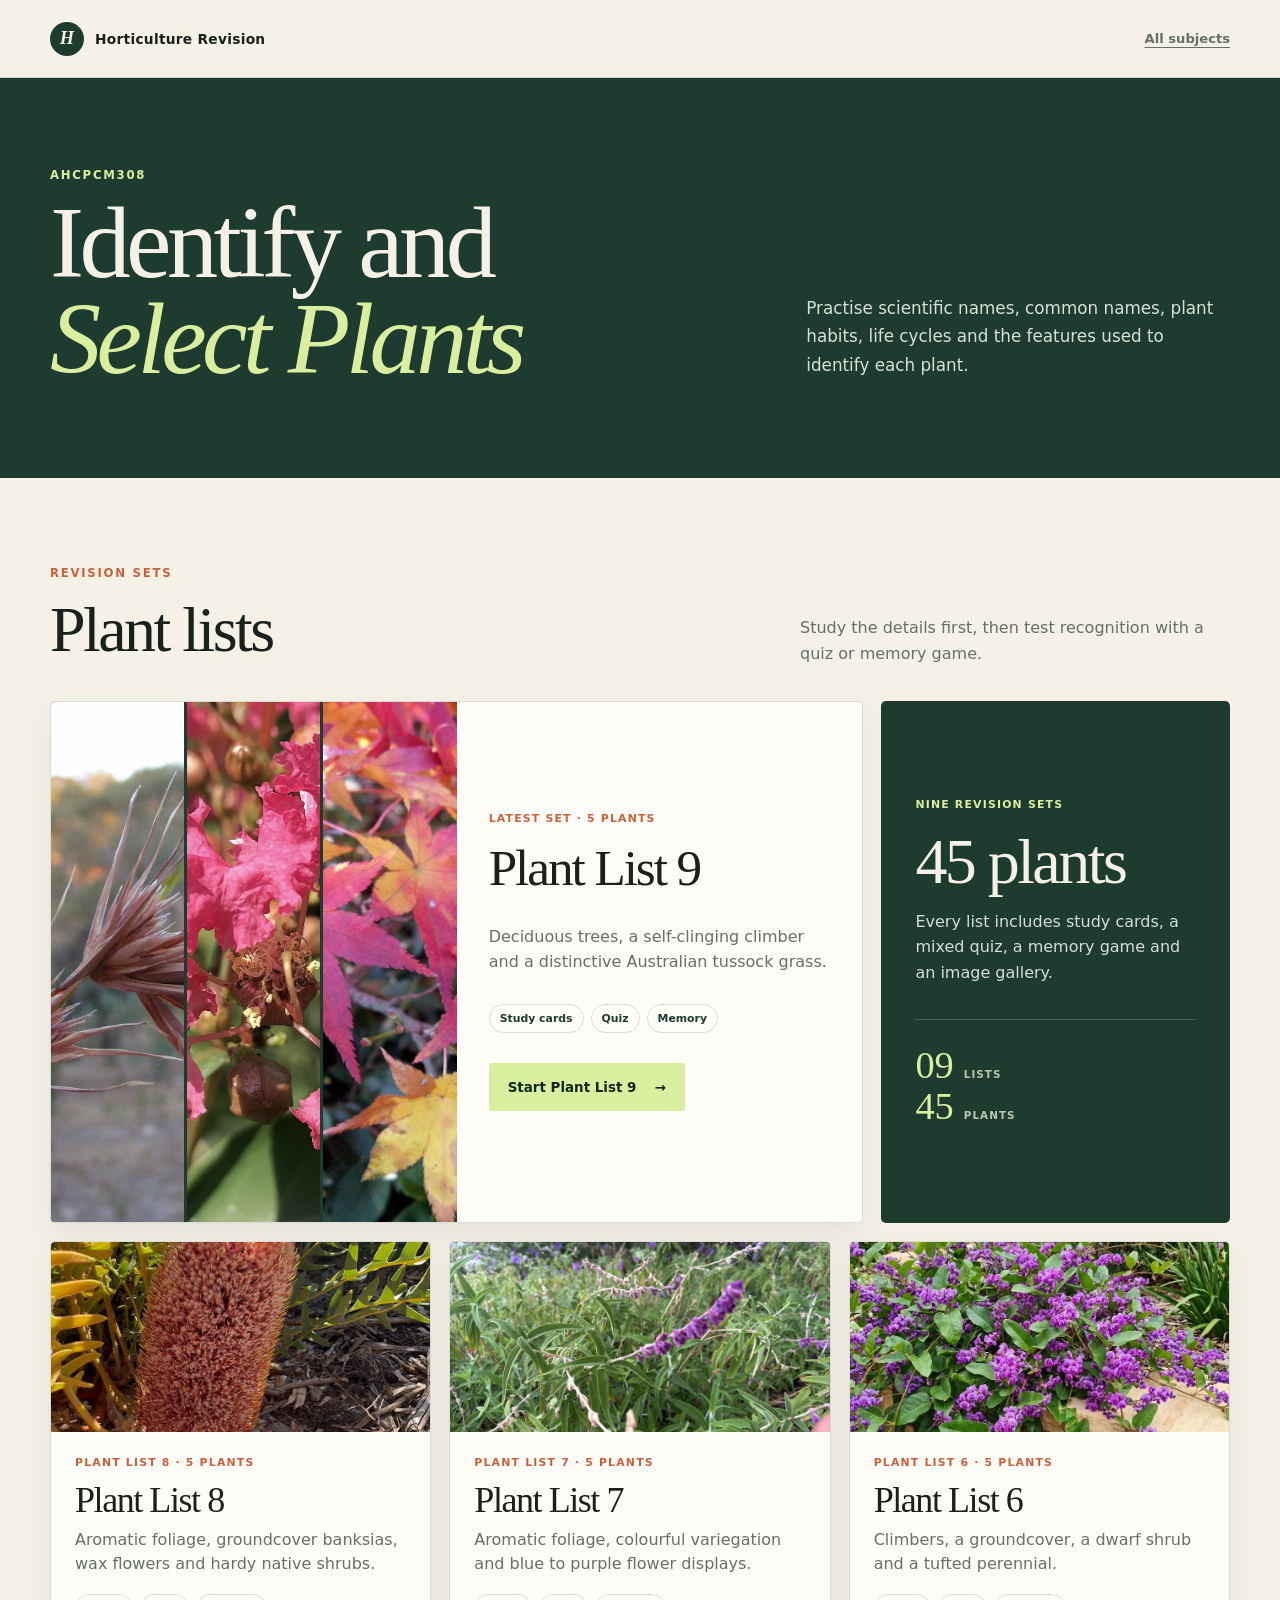
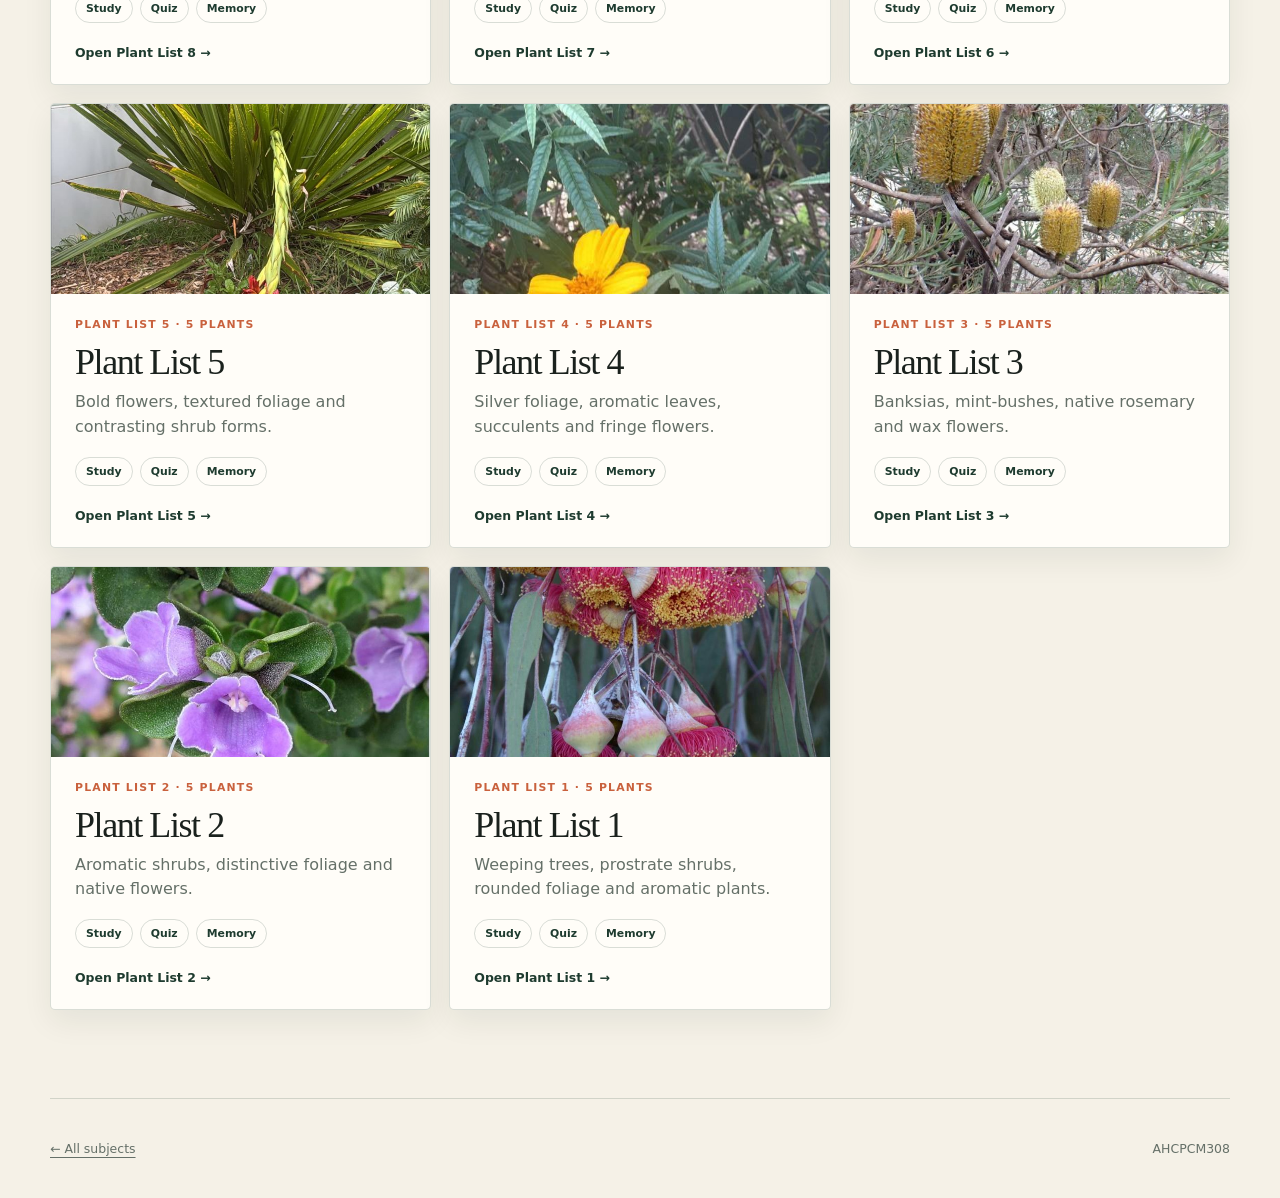
==== commit 967b1960: "Add plant list nine" ====
--- a/identify-select-plants/index.html
+++ b/identify-select-plants/index.html
@@ -39,30 +39,34 @@
       </div>
 
       <div class="module-grid module-grid-featured">
-        <a class="module-card module-featured" href="plant-list-8/">
+        <a class="module-card module-featured" href="plant-list-9/">
           <div class="module-photo-strip" aria-hidden="true">
-            <img src="../assets/images/list-8-galleries/banksia-blechnifolia/03.jpg" alt="">
-            <img src="../assets/images/list-8-galleries/leptospermum-rhiannon/04.jpg" alt="">
-            <img src="../assets/images/list-8-galleries/aloysia-triphylla/06.jpg" alt="">
+            <img src="../assets/images/list-9-galleries/themeda-triandra/02.jpg" alt="">
+            <img src="../assets/images/list-9-galleries/lagerstroemia-tuscarora/05.jpg" alt="">
+            <img src="../assets/images/list-9-galleries/acer-palmatum/03.jpg" alt="">
           </div>
           <div class="module-body">
             <span class="module-label">Latest set · 5 plants</span>
-            <h2>Plant List 8</h2>
-            <p>Aromatic foliage, groundcover banksias, wax flowers and hardy native shrubs.</p>
+            <h2>Plant List 9</h2>
+            <p>Deciduous trees, a self-clinging climber and a distinctive Australian tussock grass.</p>
             <span class="module-tools"><span>Study cards</span><span>Quiz</span><span>Memory</span></span>
-            <span class="button button-primary">Start Plant List 8 <span aria-hidden="true">→</span></span>
+            <span class="button button-primary">Start Plant List 9 <span aria-hidden="true">→</span></span>
           </div>
         </a>
 
         <aside class="module-overview">
-          <span class="module-label">Eight revision sets</span>
-          <h2>40 plants</h2>
+          <span class="module-label">Nine revision sets</span>
+          <h2>45 plants</h2>
           <p>Every list includes study cards, a mixed quiz, a memory game and an image gallery.</p>
-          <div class="module-overview-counts"><strong>08</strong><span>lists</span><strong>40</strong><span>plants</span></div>
+          <div class="module-overview-counts"><strong>09</strong><span>lists</span><strong>45</strong><span>plants</span></div>
         </aside>
       </div>
 
-      <div class="module-list-grid" aria-label="Plant Lists 1 to 7">
+      <div class="module-list-grid" aria-label="Plant Lists 1 to 8">
+        <a class="module-card module-list-card" href="plant-list-8/">
+          <img src="../assets/images/list-8-galleries/banksia-blechnifolia/03.jpg" alt="Fern-like foliage and flower spike of Groundcover Banksia">
+          <div class="module-list-body"><span class="module-label">Plant List 8 · 5 plants</span><h3>Plant List 8</h3><p>Aromatic foliage, groundcover banksias, wax flowers and hardy native shrubs.</p><span class="module-tools"><span>Study</span><span>Quiz</span><span>Memory</span></span><strong>Open Plant List 8 →</strong></div>
+        </a>
         <a class="module-card module-list-card" href="plant-list-7/">
           <img src="../assets/images/list-7-galleries/salvia-leucantha/01.jpg" alt="Purple flower spikes of Mexican Bush Sage">
           <div class="module-list-body"><span class="module-label">Plant List 7 · 5 plants</span><h3>Plant List 7</h3><p>Aromatic foliage, colourful variegation and blue to purple flower displays.</p><span class="module-tools"><span>Study</span><span>Quiz</span><span>Memory</span></span><strong>Open Plant List 7 →</strong></div>
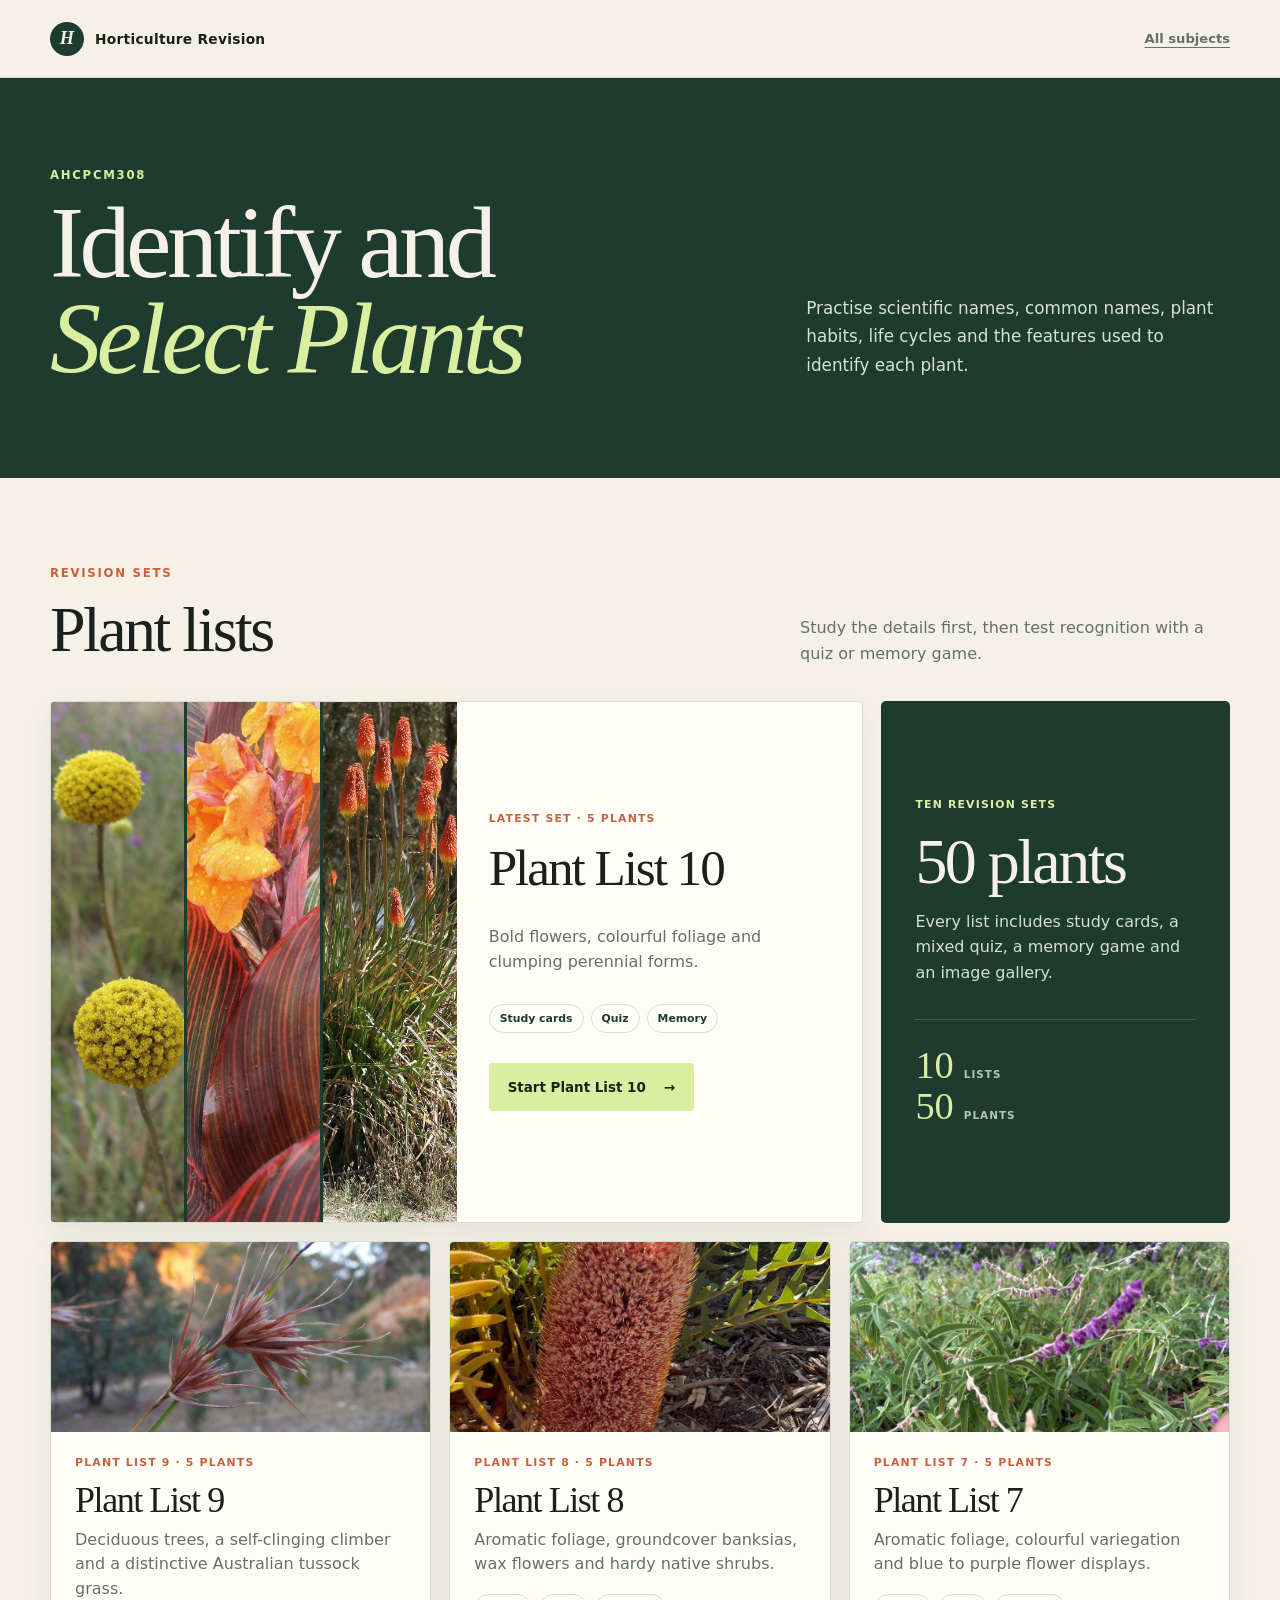
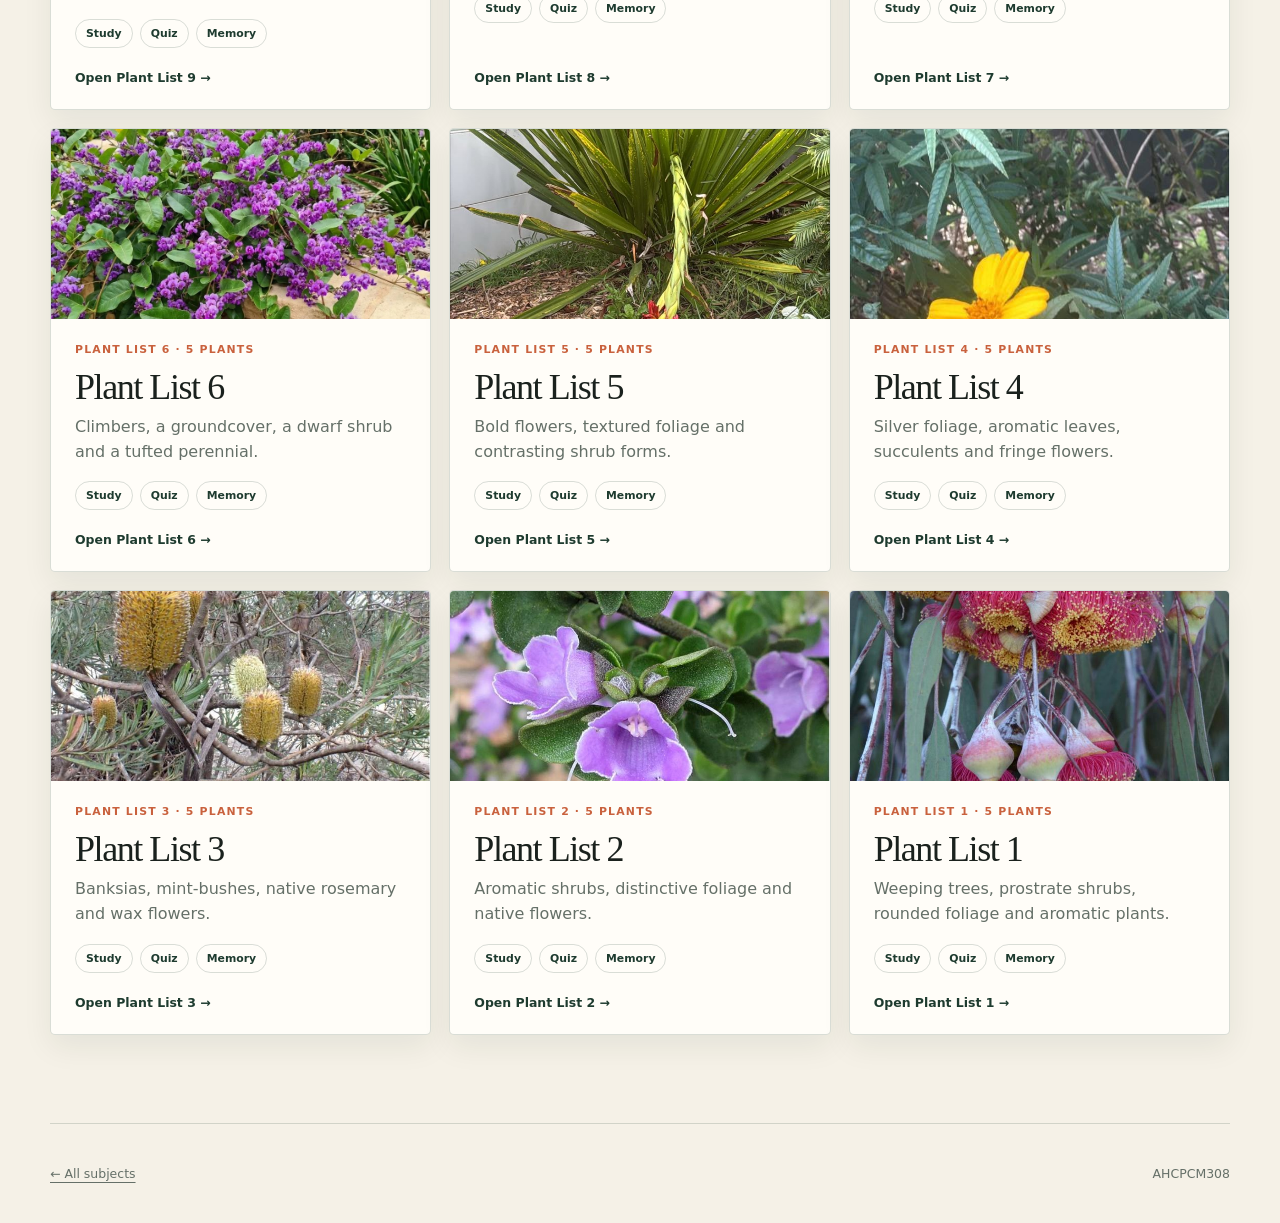
==== commit ed551d90: "Add plant list ten" ====
--- a/identify-select-plants/index.html
+++ b/identify-select-plants/index.html
@@ -39,30 +39,34 @@
       </div>
 
       <div class="module-grid module-grid-featured">
-        <a class="module-card module-featured" href="plant-list-9/">
+        <a class="module-card module-featured" href="plant-list-10/">
           <div class="module-photo-strip" aria-hidden="true">
-            <img src="../assets/images/list-9-galleries/themeda-triandra/02.jpg" alt="">
-            <img src="../assets/images/list-9-galleries/lagerstroemia-tuscarora/05.jpg" alt="">
-            <img src="../assets/images/list-9-galleries/acer-palmatum/03.jpg" alt="">
+            <img src="../assets/images/list-10-galleries/pycnosorus-globosus/06.jpg" alt="">
+            <img src="../assets/images/list-10-galleries/canna-tropicanna/01.jpg" alt="">
+            <img src="../assets/images/list-10-galleries/kniphofia-uvaria/02.jpg" alt="">
           </div>
           <div class="module-body">
             <span class="module-label">Latest set · 5 plants</span>
-            <h2>Plant List 9</h2>
-            <p>Deciduous trees, a self-clinging climber and a distinctive Australian tussock grass.</p>
+            <h2>Plant List 10</h2>
+            <p>Bold flowers, colourful foliage and clumping perennial forms.</p>
             <span class="module-tools"><span>Study cards</span><span>Quiz</span><span>Memory</span></span>
-            <span class="button button-primary">Start Plant List 9 <span aria-hidden="true">→</span></span>
+            <span class="button button-primary">Start Plant List 10 <span aria-hidden="true">→</span></span>
           </div>
         </a>
 
         <aside class="module-overview">
-          <span class="module-label">Nine revision sets</span>
-          <h2>45 plants</h2>
+          <span class="module-label">Ten revision sets</span>
+          <h2>50 plants</h2>
           <p>Every list includes study cards, a mixed quiz, a memory game and an image gallery.</p>
-          <div class="module-overview-counts"><strong>09</strong><span>lists</span><strong>45</strong><span>plants</span></div>
+          <div class="module-overview-counts"><strong>10</strong><span>lists</span><strong>50</strong><span>plants</span></div>
         </aside>
       </div>
 
-      <div class="module-list-grid" aria-label="Plant Lists 1 to 8">
+      <div class="module-list-grid" aria-label="Plant Lists 1 to 9">
+        <a class="module-card module-list-card" href="plant-list-9/">
+          <img src="../assets/images/list-9-galleries/themeda-triandra/02.jpg" alt="Copper-brown seed head of Kangaroo Grass">
+          <div class="module-list-body"><span class="module-label">Plant List 9 · 5 plants</span><h3>Plant List 9</h3><p>Deciduous trees, a self-clinging climber and a distinctive Australian tussock grass.</p><span class="module-tools"><span>Study</span><span>Quiz</span><span>Memory</span></span><strong>Open Plant List 9 →</strong></div>
+        </a>
         <a class="module-card module-list-card" href="plant-list-8/">
           <img src="../assets/images/list-8-galleries/banksia-blechnifolia/03.jpg" alt="Fern-like foliage and flower spike of Groundcover Banksia">
           <div class="module-list-body"><span class="module-label">Plant List 8 · 5 plants</span><h3>Plant List 8</h3><p>Aromatic foliage, groundcover banksias, wax flowers and hardy native shrubs.</p><span class="module-tools"><span>Study</span><span>Quiz</span><span>Memory</span></span><strong>Open Plant List 8 →</strong></div>
